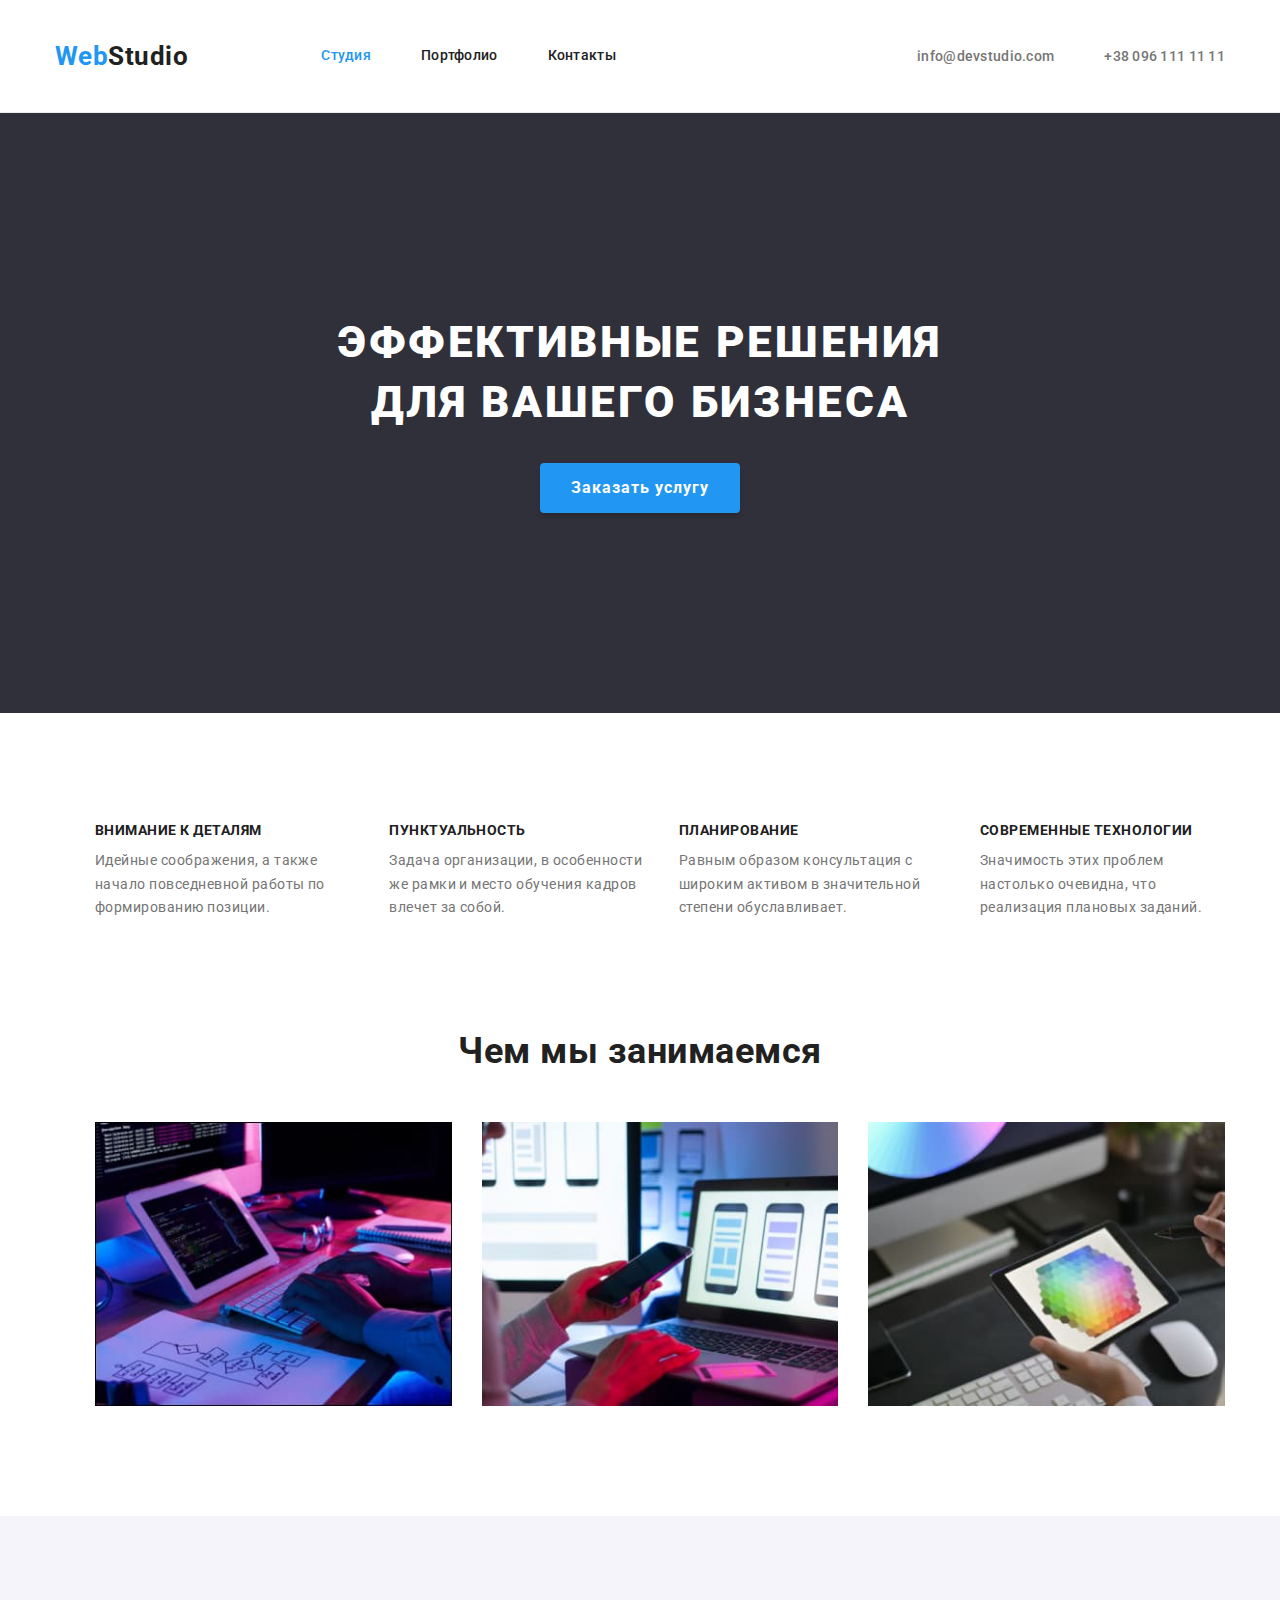
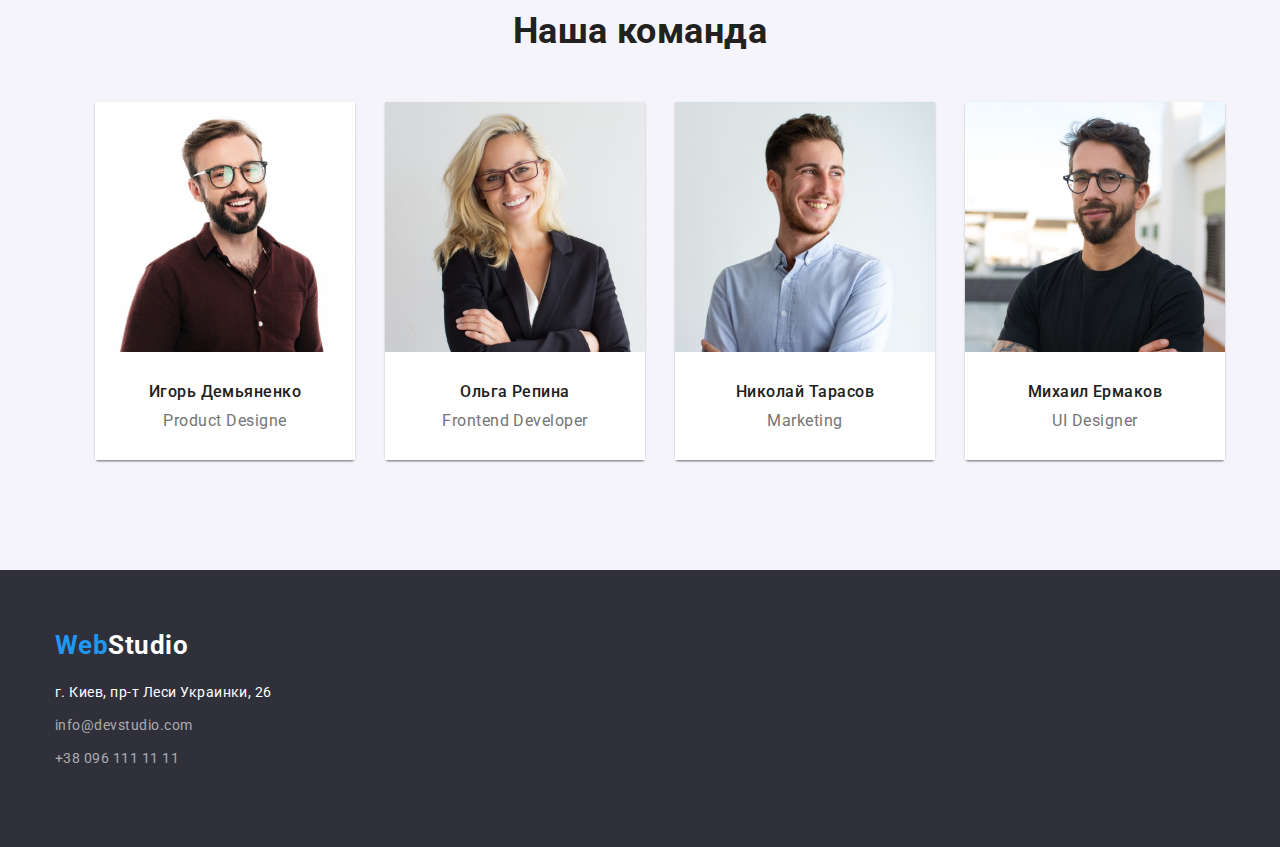
==== index.html @ 4f730f30 "добавляет исходники" ====
<!DOCTYPE html>
<html lang="ru">
<head>
    <meta charset="UTF-8">
    <meta http-equiv="X-UA-Compatible" content="IE=edge">
    <meta name="viewport" content="width=device-width, initial-scale=1.0">
    <title>Веб студия</title>
    <link rel="preconnect" href="https://fonts.googleapis.com">
    <link rel="preconnect" href="https://fonts.gstatic.com" crossorigin>
    <link rel="preconnect" href="https://fonts.googleapis.com">
    <link rel="preconnect" href="https://fonts.gstatic.com" crossorigin>
    <link href="https://fonts.googleapis.com/css2?family=Raleway:wght@700&family=Roboto:wght@400;500;700;900&display=swap"
        rel="stylesheet">
    <link rel="stylesheet" 
        href="https://cdnjs.cloudflare.com/ajax/libs/modern-normalize/1.1.0/modern-normalize.min.css">
    <link rel="stylesheet" href="./css/style.css">
</head>
   <body>

    <header class="page-header">
        <div class="container main-nav">
            <nav class="site-nav" >
                <a class=" nav-logo" href="./index.html">Web<span class="accent">Studio</span></a>
            
                <ul class=" nav-list">
                    <li class="  nav-item ">
                        <a class="nav-link active" href="./index.html">Студия</a>
                    </li>
                    <li class=" nav-item">
                        <a class="nav-link" href="./portfolio.html">Портфолио</a>
                    </li>
                    <li class=" nav-item">
                        <a class="nav-link" href="">Контакты</a>
                    </li>
                </ul>
            
            </nav>
            <ul class=" nav-contacts-list">
                <li class="nav-contacts-item">
                    <a class="nav-link" href="mailto:info@devstudio.com">info@devstudio.com</a>
                </li>
                <li class="nav-contacts-item">
                    <a class="nav-link" href="tel:+380961111111">+38 096 111 11 11</a>
                </li>
            </ul>
        </div>
    </header>

    <main>
        <section class="hero">
            <div class="container">
                <h1 class="hero-title">Эффективные решения <br /> для вашего бизнеса</h1>
            <button class="btn" type="button">Заказать услугу</button>
        </div>
            
        </section>

        <section class="section">
            <div class="container">
                <h2 class="section-title visually-hidden">Наши преимущества</h2>
                <ul class=" pas-list">
                    <li class="pas-item">
                        <h3 class="pas-title">Внимание к деталям</h3>
                        <p class="pas-text">Идейные соображения, а также начало повседневной работы по формированию позиции.</p>
                    </li>
                    <li class="pas-item">
                        <h3 class="pas-title">Пунктуальность</h3>
                        <p class="pas-text">Задача организации, в особенности же рамки и место обучения кадров влечет за собой.</p>
                    </li>
                    <li class="pas-item">
                        <h3 class="pas-title">Планирование</h3>
                        <p class="pas-text">Равным образом консультация с широким активом в значительной степени обуславливает.</p>
                    </li>
                    <li class="pas-item">
                        <h3 class="pas-title">Современные технологии</h3>
                        <p class="pas-text">Значимость этих проблем настолько очевидна, что реализация плановых заданий.</p>
                
                    </li>
                </ul>
            </div>
            
        </section>

        <section class="section no-padding">
            <div class="container">
                <h2 class="section-title">Чем мы занимаемся</h2>
                <ul class=" work-list">
                    <li class="work-item "> <img src="./images/img_1.jpg" alt="блок1" width="370"></li>
                    <li class="work-item "> <img src="./images/img_2.jpg" alt="блок2" width="370"></li>
                    <li class="work-item "> <img src="./images/img_3.jpg" alt="блок3" width="370"></li>
                </ul>
            </div>
                
        </section>

        <section class="section background-team">
            <div class="container">
                <h2 class="section-title">Наша команда</h2>
                <ul class=" team-list">
                
                    <li class="team-item">
                
                        <img class="user-img" src="./images/team_card_1.jpg" alt="наш продактменеджер" width="270">
                        <div class="team-footer">
                            <h3 class="user-team">Игорь Демьяненко</h3>
                        <p class="user-text" lang="en">Product Designe</p>
                    </div>
                        
                
                    </li>
                
                    <li class="team-item">
                
                        <img class="user-img" src="./images/team_card_2.jpg" alt="наш разработчик" width="270">
                        <div class="team-footer">
                            <h3 class="user-team">Ольга Репина</h3>
                        <p class="user-text" lang="en">Frontend Developer</p>
                    </div>
                        
                
                    </li>
                
                    <li class="team-item">
                
                        <img class="user-img" src="./images/team_card_3.jpg" alt="наш маркетолог" width="270">
                        <div class="team-footer">
                            <h3 class="user-team">Николай Тарасов</h3>
                        <p class="user-text" lang="en">Marketing</p>
                    </div>
                        
                
                    </li>
                
                    <li class="team-item">
                
                        <img class="user-img" src="./images/team_card_4.jpg" alt="наш дизайнер" width="270">
                        <div class="team-footer">
                            <h3 class="user-team">Михаил Ермаков</h3>
                        <p class="user-text" lang="en">UI Designer</p>
                    </div>
                        
                        
                
                    </li>
                </ul>
                </div>
                </section>
            
            
    </main>

    <footer class="  footer">
        <div class="container">
            <a href="#" class=" nav-logo ">Web<span class="accent-fr">Studio</span></a>
            
            <address class="address">
                <ul class="address-list">
                    <li class="address-item">
                        <a class="address-link-contact address-link-color"
                            href="https://www.google.com/maps/d/viewer?msa=0&mid=10uSM3H-mIU3GznYo2szRIEphczw&ll=50.42732700000001%2C30.538092&z=17"
                            target="_blank">г. Киев, пр-т Леси Украинки, 26</a>
                    </li>
                    <li class="address-item">
                        <a class="address-link-contact" href="mailto:info@devstudio.com">info@devstudio.com</a>
                    </li>
                    <li class="address-item">
                        <a class="address-link-contact" href="tel:+380961111111">+38 096 111 11 11</a>
                    </li>
                </ul>
            
            </address>
        </div>
        
    </footer>

    
    </body>
</html>
---- css/style.css ----
:root {
  --primere-text: #757575;
  --title: #212121;
  --secondary: #ffffff;
  --background: #2f303a;
  --background-team: #f5f4fa;
  --accent: #2196f3;
  --address-contact: rgba(255, 255, 255, 0.6);
  --border-color: #ececec;
  --border-secondary-color: #eeeeee;
}

body {
  font-family: "Roboto", sans-serif;
  letter-spacing: 0.03em;
  color: var(--primere-text);
  background-color: var(--secondary);
}

.ul {
  margin: 0;
  padding: 0;
}

.visually-hidden {
  position: absolute;
  clip: rect(0 0 0 0);
  width: 1px;
  height: 1px;
  margin: -1px;
}

h1,
h2,
h3,
h4,
h5,
h6,
p {
  margin-top: 0;
  margin-bottom: 0;
}

.page-header {
  border-bottom: 1px solid var(--border-color);
}
.section {
  padding-top: 94px;
  padding-bottom: 94px;
}

.container {
  width: 1200px;
  padding-left: 15px;
  padding-right: 15px;
  margin: 0 auto;
}

/* шапка сайта */

.main-nav {
  display: flex;
  align-items: center;
}

.site-nav {
  display: flex;
  align-items: center;
}

.site-nav .nav-logo {
  margin-right: 93px;
  padding-top: 25px;
  padding-bottom: 25px;
}

.nav-list {
  display: flex;
  list-style: none;
}

.nav-list .nav-link {
  display: block;
  padding-top: 32px;
  padding-bottom: 32px;
}

.nav-list .nav-item + .nav-item {
  margin-left: 50px;
}
.nav-contacts-list {
  display: flex;
  margin-left: auto;
  list-style: none;
}

.nav-logo {
  text-decoration: none;
  font-weight: 700;
  font-size: 26px;
  line-height: 1.19;
  color: var(--accent);
}
.accent {
  color: var(--title);
}

.nav-item > .active {
  color: var(--accent);
}

.nav-link {
  text-decoration: none;
  font-weight: 500;
  font-size: 14px;
  line-height: 1.14;
  letter-spacing: 0.02em;
  color: var(--title);
}
.nav-link:hover,
.nav-link:focus {
  color: var(--accent);
}

.nav-contacts-item + .nav-contacts-item {
  margin-left: 50px;
}
.nav-contacts-item .nav-link {
  color: var(--primere-text);

  padding-bottom: 32px;
  padding-top: 32px;
}

.nav-contacts-item .nav-link:focus,
.nav-contacts-item .nav-link:hover {
  color: var(--accent);
}

/* секция героя */
.hero {
  background: var(--background);
  padding-top: 200px;
  padding-bottom: 200px;
  text-align: center;
}
.hero-title {
  margin-bottom: 30px;

  font-weight: 900;
  font-size: 44px;
  line-height: 1.36;
  letter-spacing: 0.06em;
  text-transform: uppercase;
  color: var(--secondary);
}

.btn {
  min-width: 200px;
  height: 50px;
  font-weight: 700;
  font-size: 16px;
  line-height: 1.87;
  letter-spacing: 0.06em;
  color: var(--secondary);
  background: var(--accent);
  box-shadow: 0px 4px 4px rgba(0, 0, 0, 0.15);
  border-radius: 4px;
  border: none;
}
.section-title {
  margin-bottom: 50px;
  font-weight: 700;
  font-size: 36px;
  line-height: 1.17;
  text-align: center;
  color: var(--title);
}

/* преимущества */
.pas-list {
  display: flex;
  list-style: none;
}

.pas-item {
  width: calc((100% -90px) / 4);
  margin-right: 30px;
}

.pas-item:nth-child(4n) {
  margin-right: 0;
}

.pas-title {
  margin-bottom: 10px;

  font-weight: 700;
  font-size: 14px;
  line-height: 1.14;
  text-transform: uppercase;
  color: var(--title);
}
.pas-text {
  font-size: 14px;
  line-height: 1.71;
}

/* работы */
.work-list {
  display: flex;
  list-style: none;
}

.work-item {
  width: calc((100% -60px) / 3);
  margin-right: 30px;
}

img {
  display: block;
  max-width: 100%;
  height: auto;
}

.work-item:nth-child(3n) {
  margin-right: 0;
}

.no-padding {
  padding-top: 0;
}
/* наша команда */
.background-team {
  background-color: var(--background-team);
}
.team-list {
  display: flex;
  text-align: center;
  list-style: none;
}

.team-item {
  width: calc((100% -90px) / 4);
  margin-right: 30px;
  box-shadow: 0px 1px 3px rgba(0, 0, 0, 0.12), 0px 1px 1px rgba(0, 0, 0, 0.14),
    0px 2px 1px rgba(0, 0, 0, 0.2);
  border-radius: 0px 0px 4px 4px;
}

.team-item:nth-child(4n) {
  margin-right: 0;
}
.user-team {
  margin-bottom: 10px;

  font-weight: 500;
  font-size: 16px;
  line-height: 1.19;
  color: var(--title);
}

.team-footer {
  background-color: var(--secondary);
  padding-top: 30px;
  padding-bottom: 30px;
}

.user-text {
  font-size: 16px;
  line-height: 1.19;
}
/* подвал сайта */

.footer {
  background-color: var(--background);
  padding-top: 60px;
  padding-bottom: 60px;
}
.address {
  margin-top: 20px;
  font-style: normal;
}
.address-list {
  list-style: none;
  padding: 0;
}
.address-link-contact {
  text-decoration: none;
  font-size: 14px;
  line-height: 1.71;
  color: var(--address-contact);
}
.address-item > .address-link-color {
  color: var(--secondary);
}

.address-item:not(:last-child) {
  margin-bottom: 9px;
}
.accent-fr {
  color: var(--secondary);
}
/* Портфолио */

.portfolio-section {
  padding-top: 94px;
}

.filter-list {
  display: flex;
  justify-content: center;
  margin-bottom: 50px;
  list-style: none;
}

.filter-item {
  margin-right: 8px;
}

.filter-item:nth-child(5) {
  margin-right: 0;
}

.filter-btn {
  font-weight: 500;
  font-size: 16px;
  line-height: 1.62;
  color: var(--title);
  cursor: pointer;
}

.filter-btn:hover,
.filter-btn:focus {
  color: var(--secondary);
  background-color: var(--accent);
}

.portfolio-list {
  display: flex;
  flex-wrap: wrap;
  margin: -15px;
  list-style: none;
  padding: 0;
}

.portfolio-footer {
  padding: 20px 24px;
  border-bottom: 1px solid var(--border-secondary-color);
}

.portfolio-item {
  width: 370px;
  margin: 15px;
}

.portfolio-title {
  margin-bottom: 4px;

  color: var(--title);
  font-weight: 700;
  font-size: 18px;
  line-height: 2;
  letter-spacing: 0.06em;
}
.portfolio-img {
  width: 355px;
  height: 294px;
}

.portfolio-link {
  text-decoration: none;
}

.portfolio-text {
  font-size: 16px;
  line-height: 1.87;
  color: var(--primere-text);
}
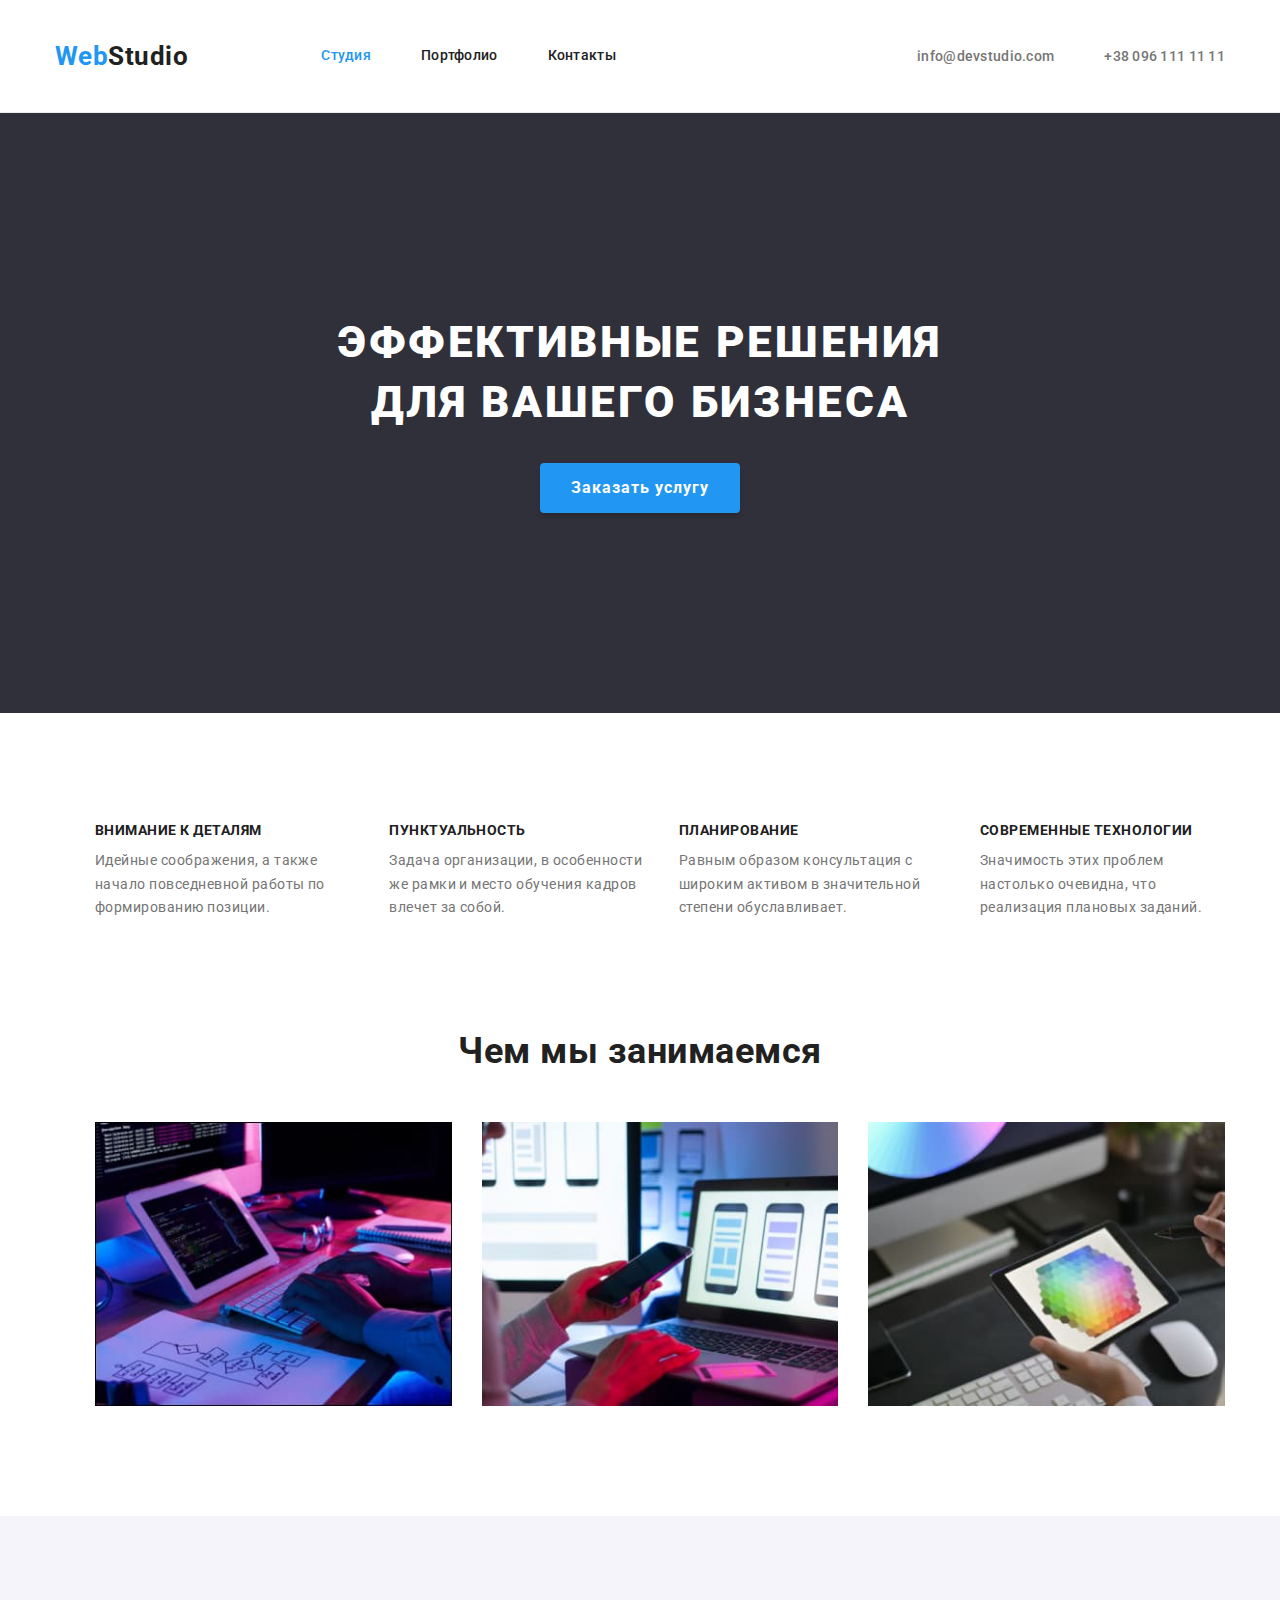
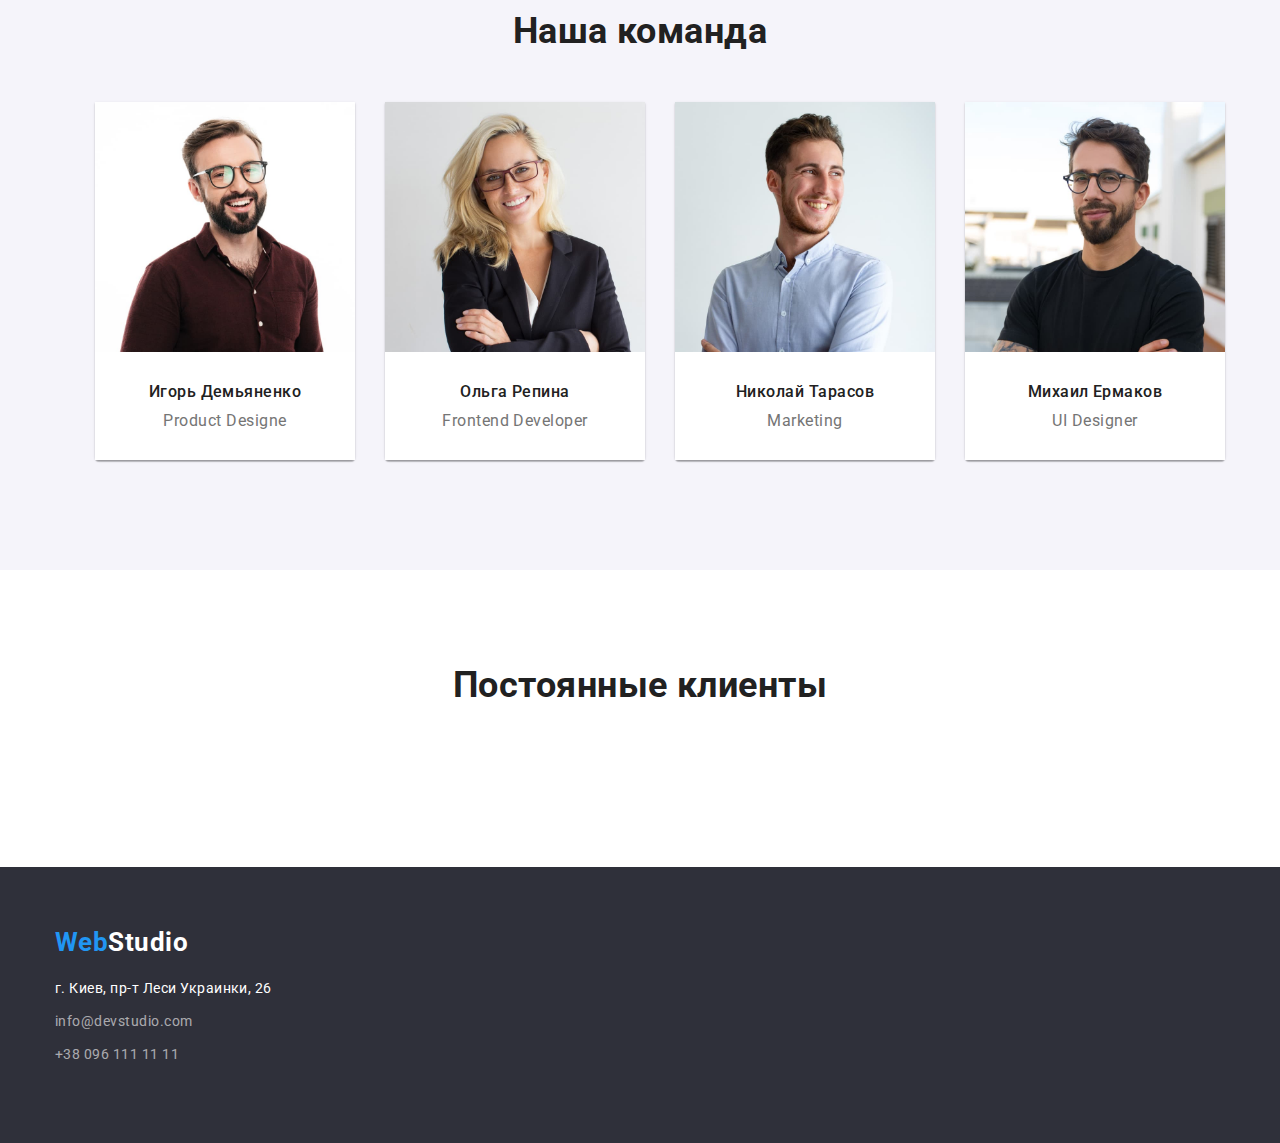
==== commit 54b8076e: "добавляет разметку со стилизацией секции наши клиенты" ====
--- a/index.html
+++ b/index.html
@@ -145,6 +145,20 @@
                 </ul>
                 </div>
                 </section>
+
+                <section class="section">
+                    <div class="container">
+                        <h2 class="section-title">Постоянные клиенты</h2>
+                        <ul class="clients-list">
+                            <li class="clients-item"></li>
+                            <li class="clients-item"></li>
+                            <li class="clients-item"></li>
+                            <li class="clients-item"></li>
+                            <li class="clients-item"></li>
+                            <li class="clients-item"></li>
+                        </ul>
+                    </div>
+                </section>
             
             
     </main>
--- a/css/style.css
+++ b/css/style.css
@@ -270,6 +270,23 @@
   font-size: 16px;
   line-height: 1.19;
 }
+
+/* наши клиенты */
+.clients-list {
+  display: flex;
+  text-align: center;
+  list-style: none;
+}
+
+.clients-item {
+  width: calc((100% -150px) / 6);
+  margin-right: 30px;
+}
+
+.clients-item:not(:last-child) {
+  margin-right: 0;
+}
+
 /* подвал сайта */
 
 .footer {
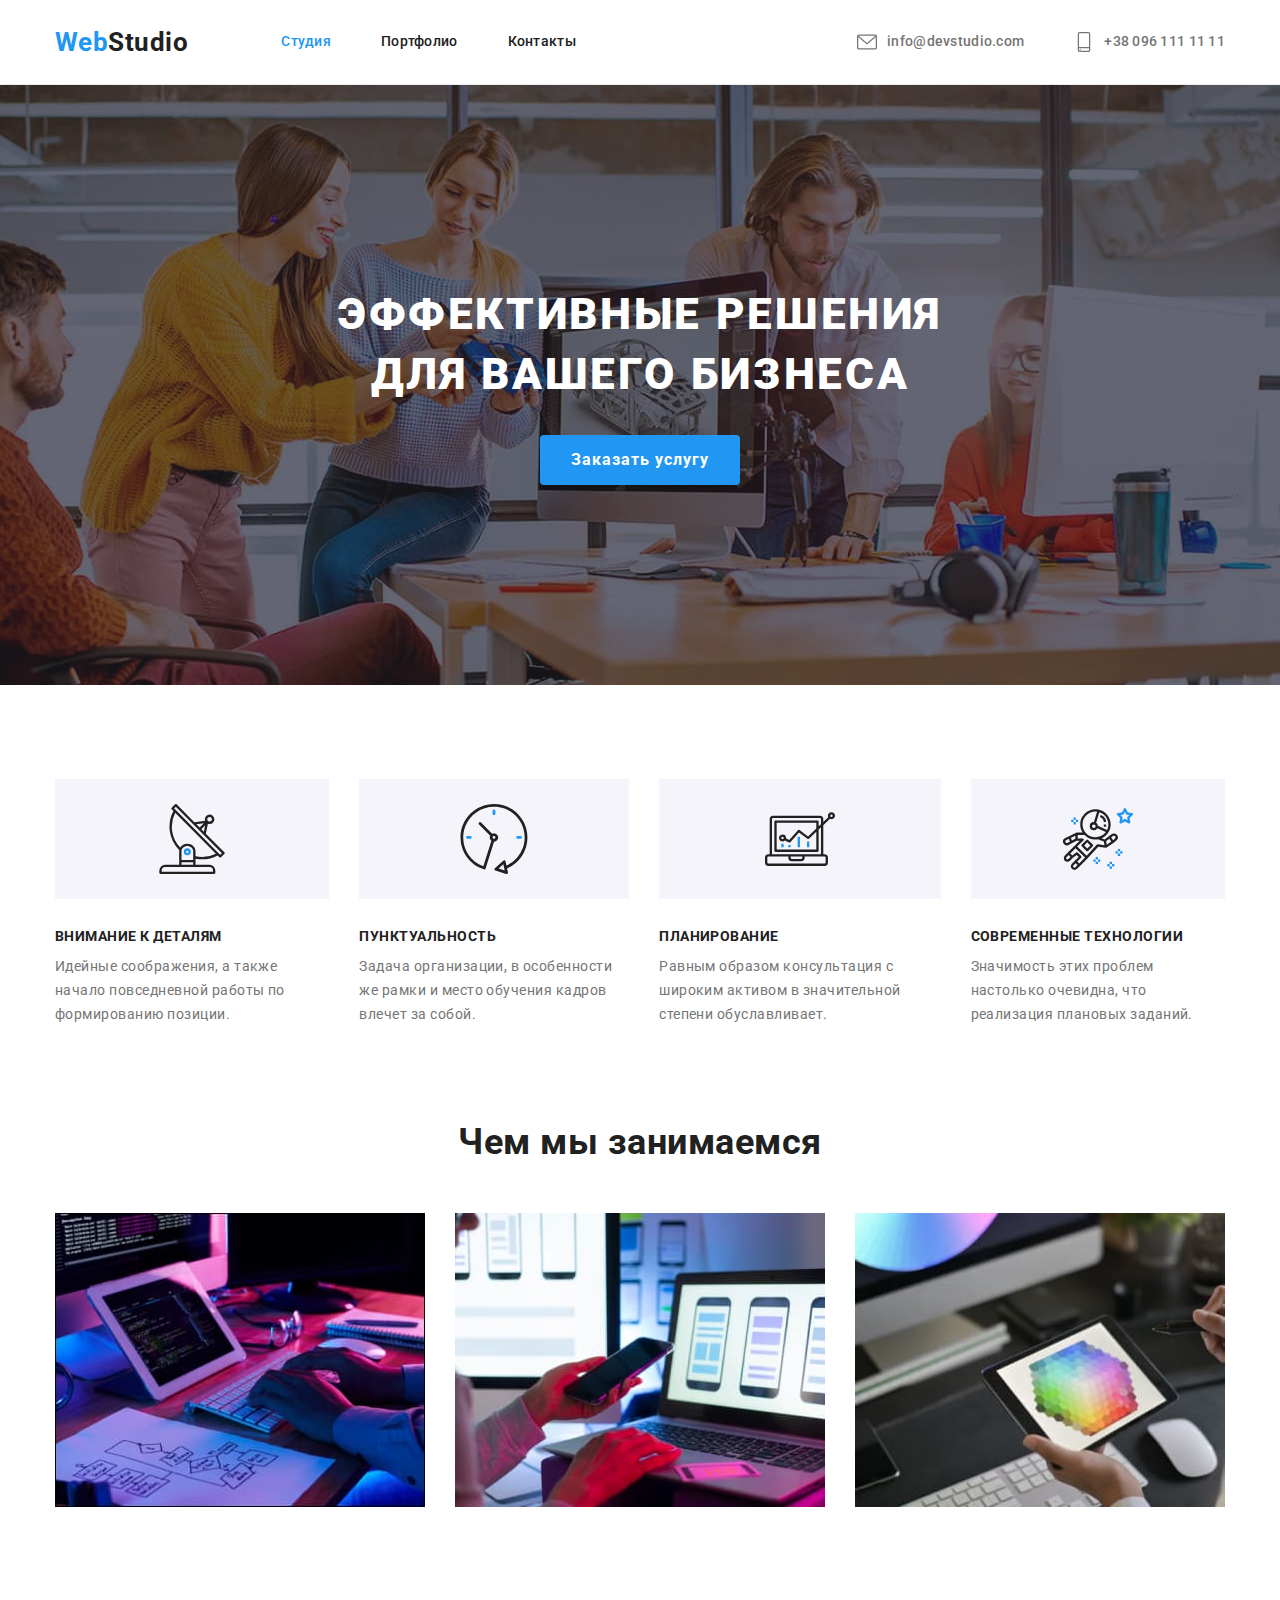
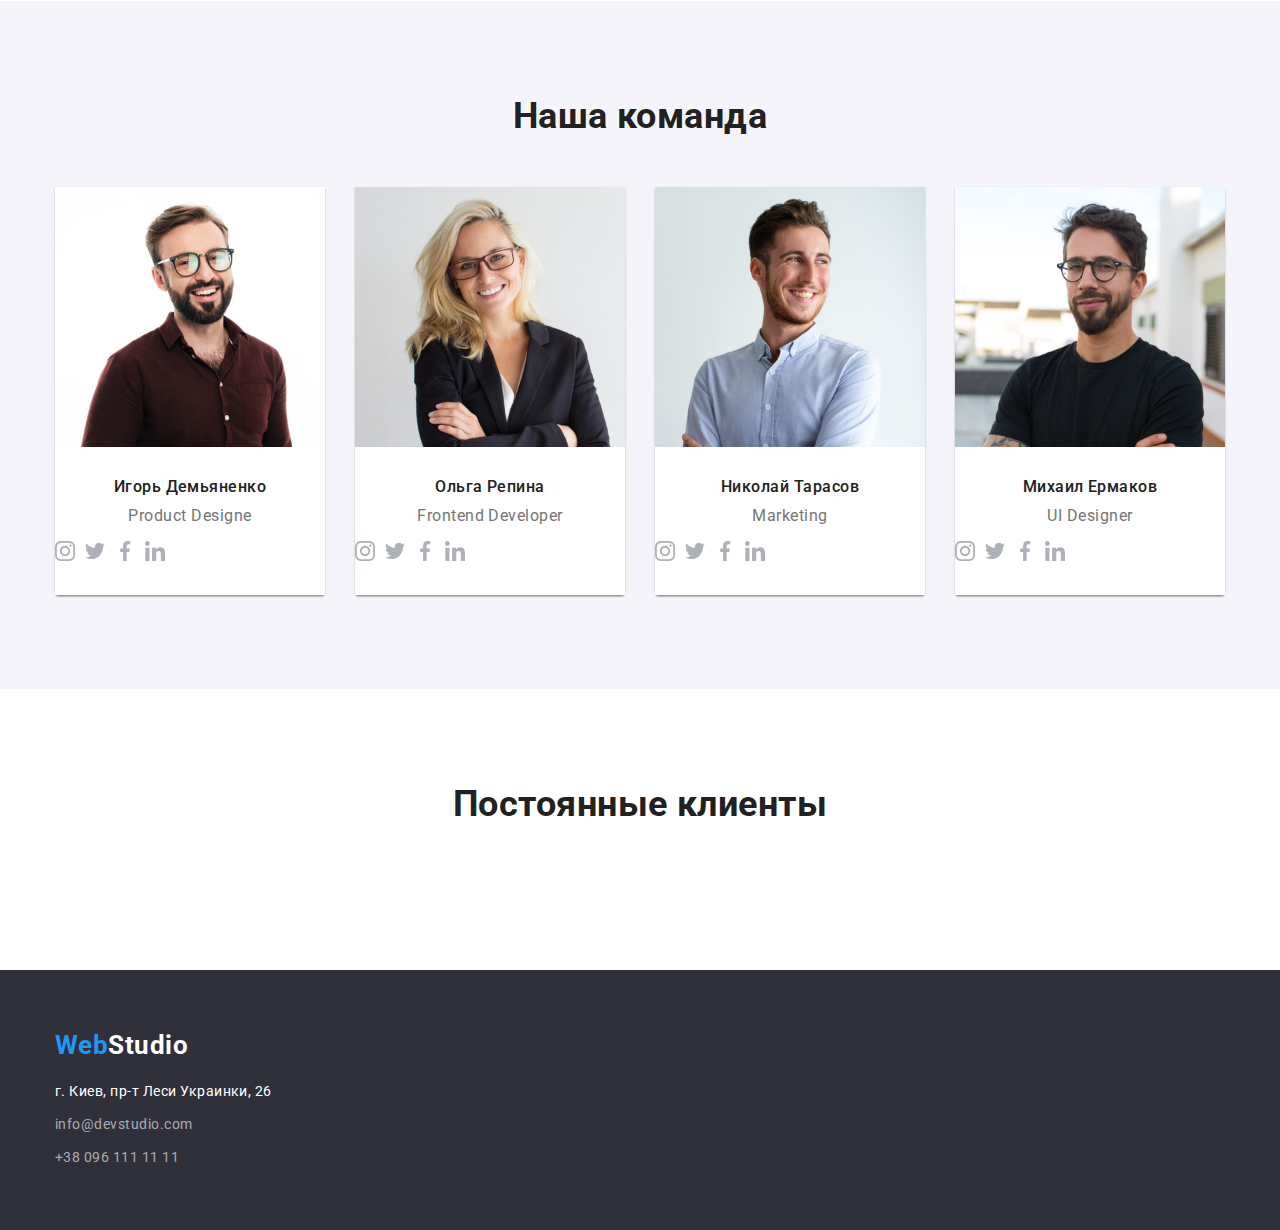
==== commit 7c28382c: "добавляет оформление иконок и декоративных эффектов для страниц" ====
--- a/index.html
+++ b/index.html
@@ -36,11 +36,19 @@
             
             </nav>
             <ul class=" nav-contacts-list">
-                <li class="nav-contacts-item">
-                    <a class="nav-link" href="mailto:info@devstudio.com">info@devstudio.com</a>
+                <li class="nav-contacts-item ">
+                    <a class="nav-link" href="mailto:info@devstudio.com">
+                        <svg class="icon" width="20" height="20">
+                        <use href="./images/symbol-defs.svg#icon-envelope"></use>
+                    </svg>
+                   <span class="nav-text">info@devstudio.com</a></span>
                 </li>
-                <li class="nav-contacts-item">
-                    <a class="nav-link" href="tel:+380961111111">+38 096 111 11 11</a>
+                <li class="nav-contacts-item ">
+                    <a class="nav-link" href="tel:+380961111111">
+                        <svg class="icon"  width="20" height="20">
+                            <use href="./images/symbol-defs.svg#icon-smartphone"></use>
+                        </svg>
+                        <span class="nav-text">+38 096 111 11 11</a></span>
                 </li>
             </ul>
         </div>
@@ -59,19 +67,19 @@
             <div class="container">
                 <h2 class="section-title visually-hidden">Наши преимущества</h2>
                 <ul class=" pas-list">
-                    <li class="pas-item">
+                    <li class="pas-item icon-antenna">
                         <h3 class="pas-title">Внимание к деталям</h3>
                         <p class="pas-text">Идейные соображения, а также начало повседневной работы по формированию позиции.</p>
                     </li>
-                    <li class="pas-item">
+                    <li class="pas-item icon-clock">
                         <h3 class="pas-title">Пунктуальность</h3>
                         <p class="pas-text">Задача организации, в особенности же рамки и место обучения кадров влечет за собой.</p>
                     </li>
-                    <li class="pas-item">
+                    <li class="pas-item icon-diagram">
                         <h3 class="pas-title">Планирование</h3>
                         <p class="pas-text">Равным образом консультация с широким активом в значительной степени обуславливает.</p>
                     </li>
-                    <li class="pas-item">
+                    <li class="pas-item icon-astronaut">
                         <h3 class="pas-title">Современные технологии</h3>
                         <p class="pas-text">Значимость этих проблем настолько очевидна, что реализация плановых заданий.</p>
                 
@@ -104,9 +112,37 @@
                         <div class="team-footer">
                             <h3 class="user-team">Игорь Демьяненко</h3>
                         <p class="user-text" lang="en">Product Designe</p>
-                    </div>
-                        
-                
+                    
+                        <ul class="team-list-icon">
+                            <li class="team-item-icon">
+                                <a class="icon-link" href="">
+                                    <svg class="icon-social" width="20" height="20">
+                                <use href="./images/symbol-defs.svg#icon-instagram"></use>
+                            </svg>
+                        </a>
+                    </li>
+                            <li class="team-item-icon">
+                                <a class="icon-link" href="">
+                                    <svg width="20" height="20">
+                                <use href="./images/symbol-defs.svg#icon-twitter"></use>
+                            </svg>
+                        </a>
+                    </li>
+                            <li class="team-item-icon">
+                                <a class="icon-link" href=""><svg width="20" height="20">
+                                <use href="./images/symbol-defs.svg#icon-facebook"></use>
+                            </svg>
+                        </a>
+                    </li>
+                            <li class="team-item-icon">
+                                <a class="icon-link" href="">
+                                    <svg width="20" height="20">
+                                <use href="./images/symbol-defs.svg#icon-linkedin"></use>
+                            </svg>
+                        </a>
+                    </li>
+                        </ul>
+                </div>
                     </li>
                 
                     <li class="team-item">
@@ -115,6 +151,37 @@
                         <div class="team-footer">
                             <h3 class="user-team">Ольга Репина</h3>
                         <p class="user-text" lang="en">Frontend Developer</p>
+
+                        <ul class="team-list-icon">
+                            <li class="team-item-icon">
+                                <a class="icon-link"  class="icon-link"href="">
+                                    <svg width="20" height="20">
+                                        <use href="./images/symbol-defs.svg#icon-instagram"></use>
+                                    </svg>
+                                </a>
+                            </li>
+                            <li class="team-item-icon">
+                                <a class="icon-link" href="">
+                                    <svg width="20" height="20">
+                                        <use href="./images/symbol-defs.svg#icon-twitter"></use>
+                                    </svg>
+                                </a>
+                            </li>
+                            <li class="team-item-icon">
+                                <a class="icon-link" href="">
+                                    <svg width="20" height="20">
+                                        <use href="./images/symbol-defs.svg#icon-facebook"></use>
+                                    </svg>
+                                </a>
+                            </li>
+                            <li class="team-item-icon">
+                                <a class="icon-link" href="">
+                                    <svg width="20" height="20">
+                                        <use href="./images/symbol-defs.svg#icon-linkedin"></use>
+                                    </svg>
+                                </a>
+                            </li>
+                        </ul>
                     </div>
                         
                 
@@ -126,6 +193,37 @@
                         <div class="team-footer">
                             <h3 class="user-team">Николай Тарасов</h3>
                         <p class="user-text" lang="en">Marketing</p>
+
+                        <ul class="team-list-icon">
+                            <li class="team-item-icon">
+                                <a class="icon-link" href="">
+                                    <svg width="20" height="20">
+                                        <use href="./images/symbol-defs.svg#icon-instagram"></use>
+                                    </svg>
+                                </a>
+                            </li>
+                            <li class="team-item-icon">
+                                <a class="icon-link" href="">
+                                    <svg width="20" height="20">
+                                        <use href="./images/symbol-defs.svg#icon-twitter"></use>
+                                    </svg>
+                                </a>
+                            </li>
+                            <li class="team-item-icon">
+                                <a class="icon-link" href="">
+                                    <svg width="20" height="20">
+                                        <use href="./images/symbol-defs.svg#icon-facebook"></use>
+                                    </svg>
+                                </a>
+                            </li>
+                            <li class="team-item-icon">
+                                <a class="icon-link" href="">
+                                    <svg width="20" height="20">
+                                        <use href="./images/symbol-defs.svg#icon-linkedin"></use>
+                                    </svg>
+                                </a>
+                            </li>
+                        </ul>
                     </div>
                         
                 
@@ -137,13 +235,42 @@
                         <div class="team-footer">
                             <h3 class="user-team">Михаил Ермаков</h3>
                         <p class="user-text" lang="en">UI Designer</p>
+
+                        <ul class="team-list-icon">
+                            <li class="team-item-icon">
+                                <a class="icon-link" href="">
+                                    <svg width="20" height="20">
+                                        <use href="./images/symbol-defs.svg#icon-instagram"></use>
+                                    </svg>
+                                </a>
+                            </li>
+                            <li class="team-item-icon">
+                                <a class="icon-link" href="">
+                                    <svg width="20" height="20">
+                                        <use href="./images/symbol-defs.svg#icon-twitter"></use>
+                                    </svg>
+                                </a>
+                            </li>
+                            <li class="team-item-icon">
+                                <a class="icon-link" href="">
+                                    <svg width="20" height="20">
+                                        <use href="./images/symbol-defs.svg#icon-facebook"></use>
+                                    </svg>
+                                </a>
+                            </li>
+                            <li class="team-item-icon">
+                                <a class="icon-link" href="">
+                                    <svg width="20" height="20">
+                                        <use href="./images/symbol-defs.svg#icon-linkedin"></use>
+                                    </svg>
+                                </a>
+                            </li>
+                        </ul>
                     </div>
-                        
-                        
-                
-                    </li>
-                </ul>
-                </div>
+                     </li>
+                    
+                </ul>
+                
                 </section>
 
                 <section class="section">
--- a/css/style.css
+++ b/css/style.css
@@ -8,6 +8,8 @@
   --address-contact: rgba(255, 255, 255, 0.6);
   --border-color: #ececec;
   --border-secondary-color: #eeeeee;
+  --background-hero: rgba(47, 48, 58, 0.4);
+  --icon-color: #afb1b8;
 }
 
 body {
@@ -17,7 +19,7 @@
   background-color: var(--secondary);
 }
 
-.ul {
+ul {
   margin: 0;
   padding: 0;
 }
@@ -42,6 +44,7 @@
 }
 
 .page-header {
+  max-width: 1600px;
   border-bottom: 1px solid var(--border-color);
 }
 .section {
@@ -110,6 +113,8 @@
 }
 
 .nav-link {
+  display: flex;
+  align-items: center;
   text-decoration: none;
   font-weight: 500;
   font-size: 14px;
@@ -117,6 +122,9 @@
   letter-spacing: 0.02em;
   color: var(--title);
 }
+.nav-text {
+  margin-left: 10px;
+}
 .nav-link:hover,
 .nav-link:focus {
   color: var(--accent);
@@ -137,9 +145,28 @@
   color: var(--accent);
 }
 
+.nav-contacts-item .icon {
+  fill: var(--primere-text);
+}
+
+.nav-contacts-item:focus .icon,
+.nav-contacts-item:hover .icon {
+  fill: var(--accent);
+}
 /* секция героя */
 .hero {
   background: var(--background);
+  background-image: linear-gradient(
+      to right,
+      var(--background-hero),
+      var(--background-hero)
+    ),
+    url("../images/hero_img.jpg");
+  background-position: center;
+  max-width: 1600px;
+  height: 600px;
+  margin-left: auto;
+  margin-right: auto;
   padding-top: 200px;
   padding-bottom: 200px;
   text-align: center;
@@ -206,6 +233,29 @@
   line-height: 1.71;
 }
 
+.pas-item::before {
+  display: block;
+  content: "";
+  height: 120px;
+  background-color: var(--background-team);
+  margin-bottom: 30px;
+  background-repeat: no-repeat;
+  background-position: center;
+}
+
+.icon-antenna::before {
+  background-image: url("../images/antenna.svg");
+}
+.icon-clock::before {
+  background-image: url("../images/clock.svg");
+}
+.icon-diagram::before {
+  background-image: url("../images/diagram.svg");
+}
+.icon-astronaut::before {
+  background-image: url("../images/astronaut.svg");
+}
+
 /* работы */
 .work-list {
   display: flex;
@@ -233,6 +283,8 @@
 /* наша команда */
 .background-team {
   background-color: var(--background-team);
+  max-width: 1600px;
+  margin: 0 auto;
 }
 .team-list {
   display: flex;
@@ -267,10 +319,32 @@
 }
 
 .user-text {
+  margin-bottom: 16px;
   font-size: 16px;
   line-height: 1.19;
 }
-
+.team-list-icon {
+  display: flex;
+  list-style-type: none;
+}
+
+.team-item-icon {
+  width: calc((100% -88px) / 4);
+  margin-right: 10px;
+}
+
+.team-item-icon:nth-child(4n) {
+  margin-right: 0;
+}
+
+.team-item-icon .icon-link:hover {
+  background-color: var(--accent);
+  border-radius: 50%;
+}
+
+/* .icon-social {
+  padding: 22px;
+} */
 /* наши клиенты */
 .clients-list {
   display: flex;
@@ -293,6 +367,8 @@
   background-color: var(--background);
   padding-top: 60px;
   padding-bottom: 60px;
+  margin: 0 auto;
+  max-width: 1600px;
 }
 .address {
   margin-top: 20px;
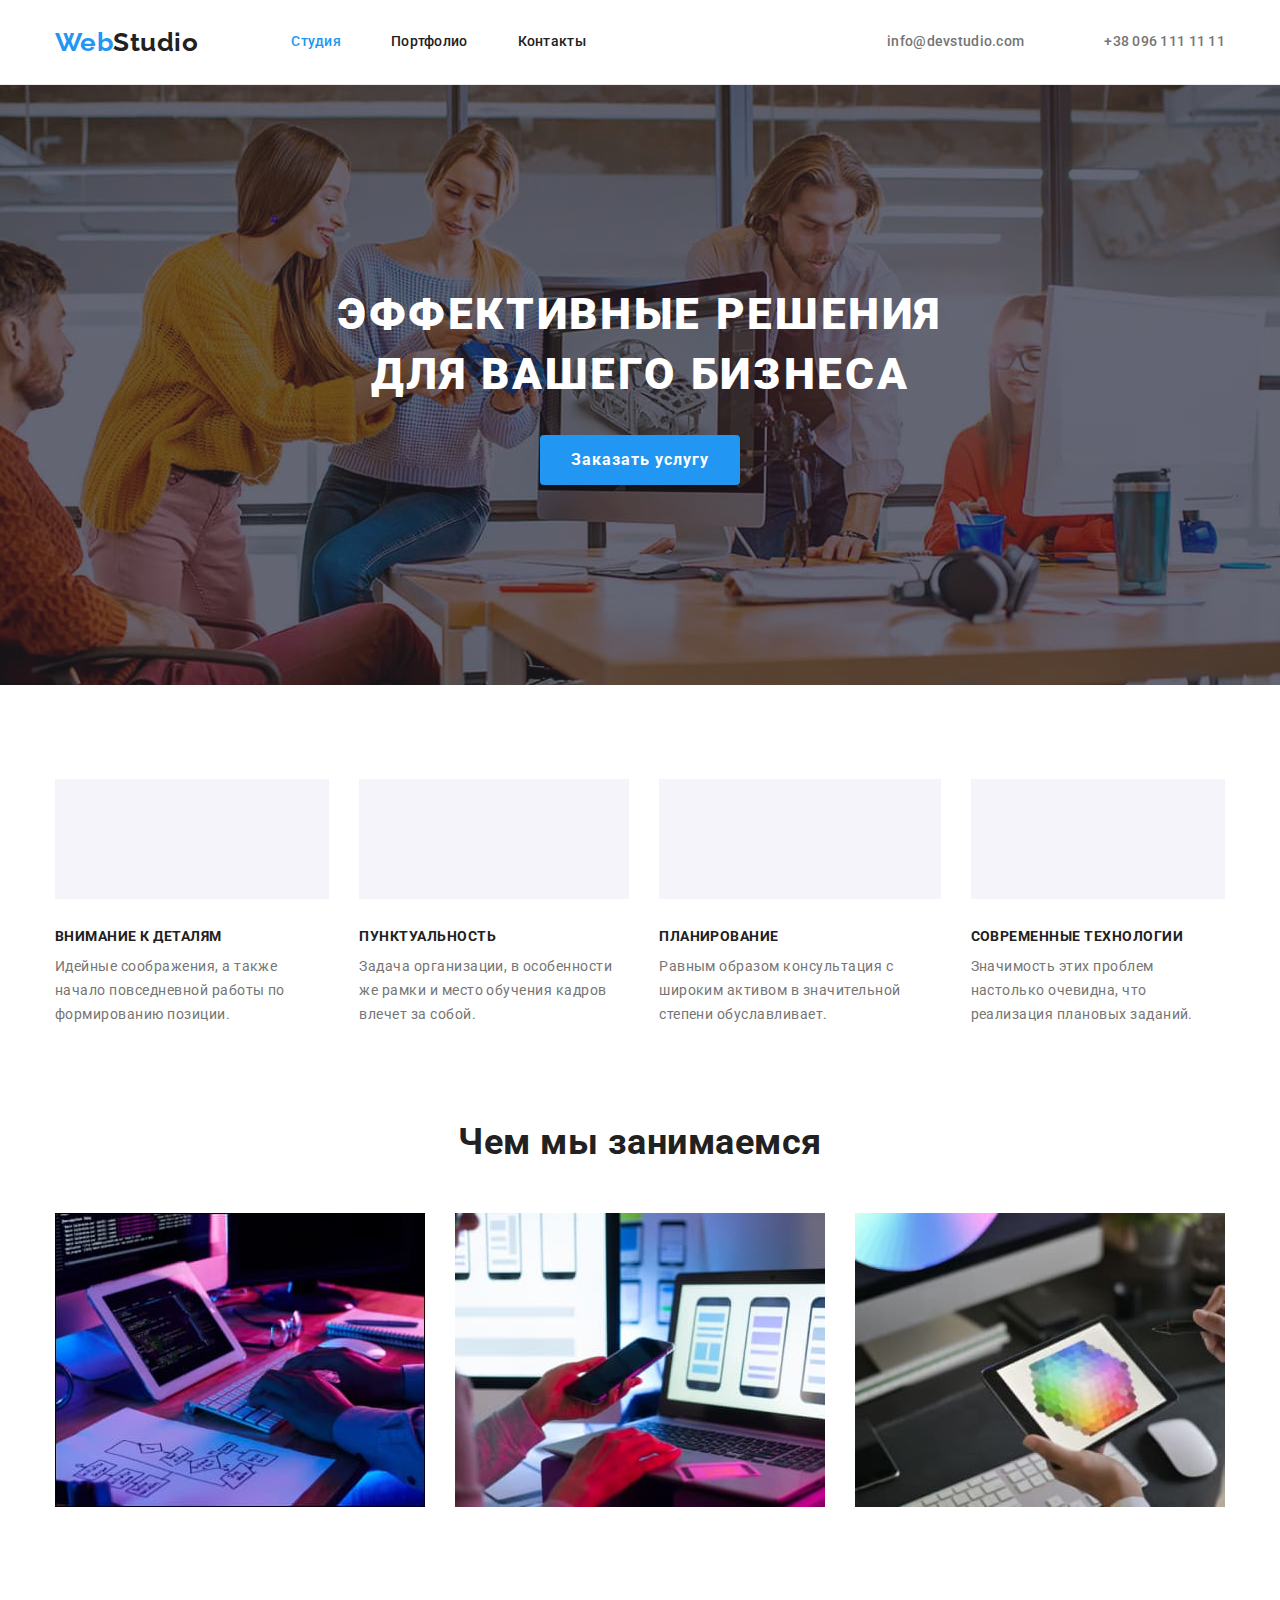
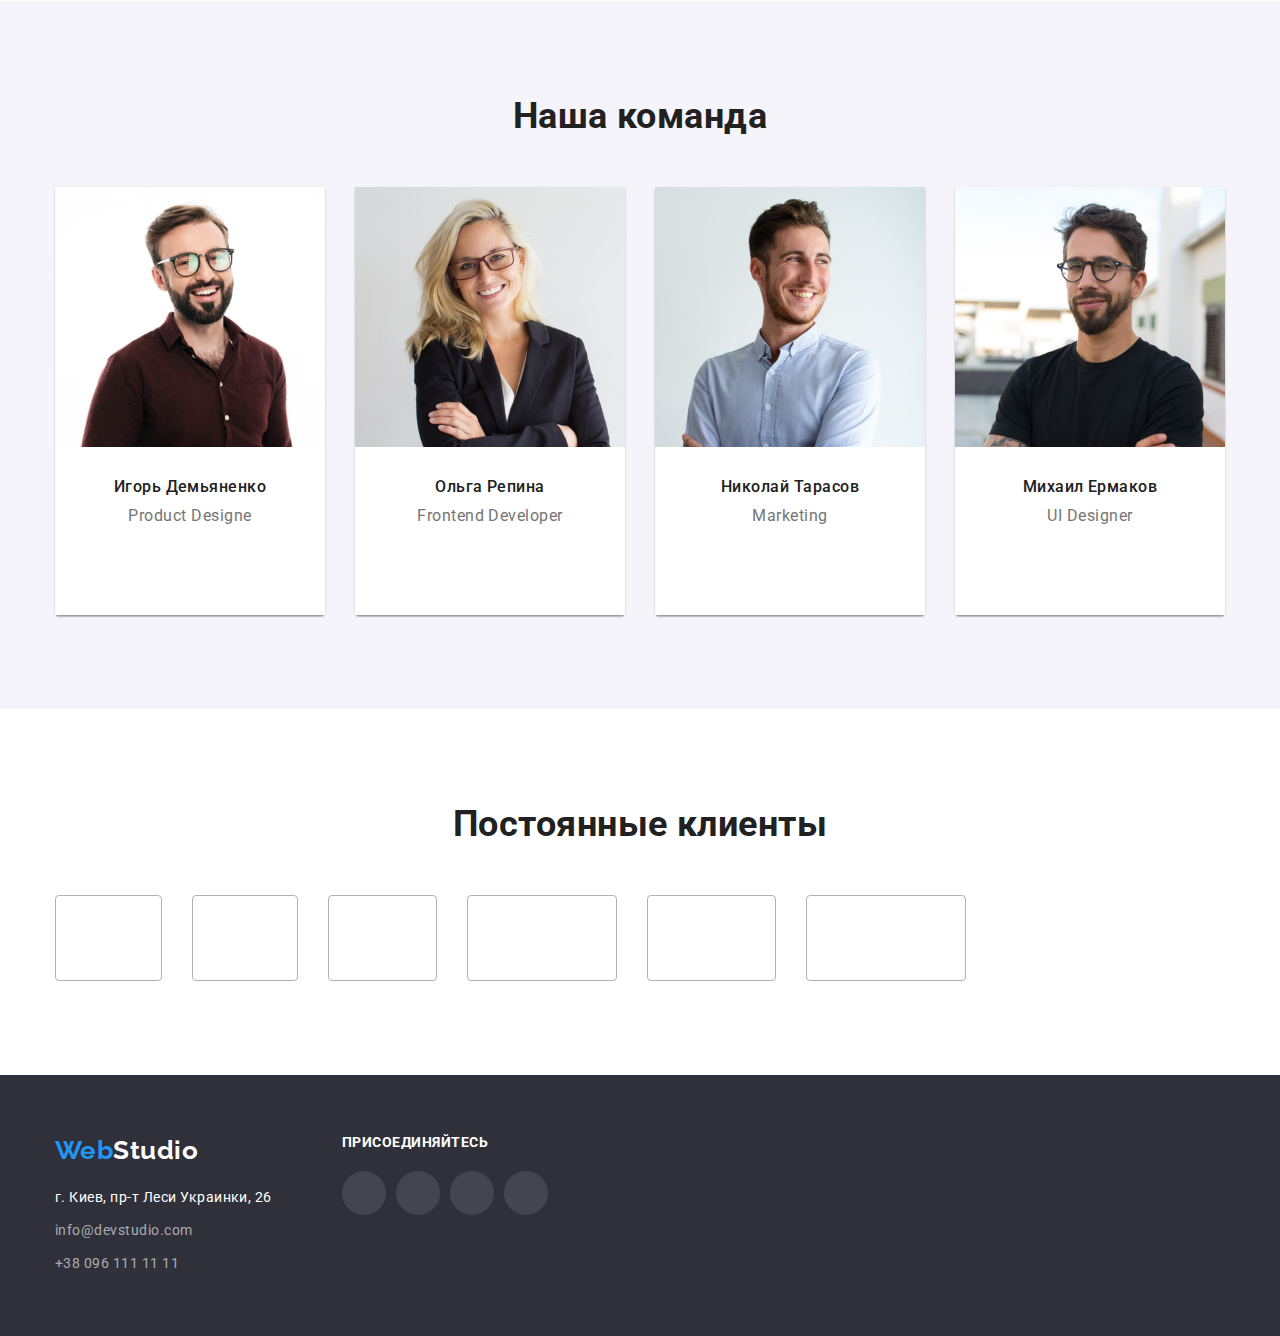
==== commit b9032533: "добавляет оформление иконок и декоративных эффектов для страниц" ====
--- a/index.html
+++ b/index.html
@@ -39,14 +39,14 @@
                 <li class="nav-contacts-item ">
                     <a class="nav-link" href="mailto:info@devstudio.com">
                         <svg class="icon" width="20" height="20">
-                        <use href="./images/symbol-defs.svg#icon-envelope"></use>
+                        <use href="./images/icons.svg#icon-envelope"></use>
                     </svg>
                    <span class="nav-text">info@devstudio.com</a></span>
                 </li>
                 <li class="nav-contacts-item ">
                     <a class="nav-link" href="tel:+380961111111">
                         <svg class="icon"  width="20" height="20">
-                            <use href="./images/symbol-defs.svg#icon-smartphone"></use>
+                            <use href="./images/icons.svg#icon-smartphone"></use>
                         </svg>
                         <span class="nav-text">+38 096 111 11 11</a></span>
                 </li>
@@ -67,19 +67,39 @@
             <div class="container">
                 <h2 class="section-title visually-hidden">Наши преимущества</h2>
                 <ul class=" pas-list">
-                    <li class="pas-item icon-antenna">
+                    <li class="pas-item ">
+                        <div class="pas-icon">
+                            <svg class="icon-svg" width="70" height="70">
+                                <use href="./images/icons.svg#icon-antenna"></use>
+                            </svg>
+                        </div>
                         <h3 class="pas-title">Внимание к деталям</h3>
                         <p class="pas-text">Идейные соображения, а также начало повседневной работы по формированию позиции.</p>
                     </li>
-                    <li class="pas-item icon-clock">
+                    <li class="pas-item ">
+                        <div class="pas-icon">
+                            <svg class="icon-svg" width="70" height="70">
+                                <use href="./images/icons.svg#icon-clock"></use>
+                            </svg>
+                        </div>
                         <h3 class="pas-title">Пунктуальность</h3>
                         <p class="pas-text">Задача организации, в особенности же рамки и место обучения кадров влечет за собой.</p>
                     </li>
-                    <li class="pas-item icon-diagram">
+                    <li class="pas-item ">
+                        <div class="pas-icon">
+                            <svg class="icon-svg" width="70" height="70">
+                                <use href="./images/icons.svg#icon-diagram"></use>
+                            </svg>
+                            </div>
                         <h3 class="pas-title">Планирование</h3>
                         <p class="pas-text">Равным образом консультация с широким активом в значительной степени обуславливает.</p>
                     </li>
-                    <li class="pas-item icon-astronaut">
+                    <li class="pas-item ">
+                        <div class="pas-icon">
+                            <svg class="icon-svg" width="70" height="70">
+                                <use href="./images/icons.svg#icon-astronaut"></use>
+                            </svg>
+                        </div>
                         <h3 class="pas-title">Современные технологии</h3>
                         <p class="pas-text">Значимость этих проблем настолько очевидна, что реализация плановых заданий.</p>
                 
@@ -117,27 +137,28 @@
                             <li class="team-item-icon">
                                 <a class="icon-link" href="">
                                     <svg class="icon-social" width="20" height="20">
-                                <use href="./images/symbol-defs.svg#icon-instagram"></use>
-                            </svg>
-                        </a>
-                    </li>
-                            <li class="team-item-icon">
-                                <a class="icon-link" href="">
-                                    <svg width="20" height="20">
-                                <use href="./images/symbol-defs.svg#icon-twitter"></use>
-                            </svg>
-                        </a>
-                    </li>
-                            <li class="team-item-icon">
-                                <a class="icon-link" href=""><svg width="20" height="20">
-                                <use href="./images/symbol-defs.svg#icon-facebook"></use>
-                            </svg>
-                        </a>
-                    </li>
-                            <li class="team-item-icon">
-                                <a class="icon-link" href="">
-                                    <svg width="20" height="20">
-                                <use href="./images/symbol-defs.svg#icon-linkedin"></use>
+                                <use href="./images/icons.svg#icon-instagram"></use>
+                            </svg>
+                        </a>
+                    </li>
+                            <li class="team-item-icon">
+                                <a class="icon-link" href="">
+                                    <svg class="icon-social" width="20" height="20">
+                                <use href="./images/icons.svg#icon-twitter"></use>
+                            </svg>
+                        </a>
+                    </li>
+                            <li class="team-item-icon">
+                                <a class="icon-link" href="">
+                                    <svg class="icon-social" width="20" height="20">
+                                <use href="./images/icons.svg#icon-facebook"></use>
+                            </svg>
+                        </a>
+                    </li>
+                            <li class="team-item-icon">
+                                <a class="icon-link" href="">
+                                    <svg class="icon-social" width="20" height="20">
+                                <use href="./images/icons.svg#icon-linkedin"></use>
                             </svg>
                         </a>
                     </li>
@@ -155,29 +176,29 @@
                         <ul class="team-list-icon">
                             <li class="team-item-icon">
                                 <a class="icon-link"  class="icon-link"href="">
-                                    <svg width="20" height="20">
-                                        <use href="./images/symbol-defs.svg#icon-instagram"></use>
-                                    </svg>
-                                </a>
-                            </li>
-                            <li class="team-item-icon">
-                                <a class="icon-link" href="">
-                                    <svg width="20" height="20">
-                                        <use href="./images/symbol-defs.svg#icon-twitter"></use>
-                                    </svg>
-                                </a>
-                            </li>
-                            <li class="team-item-icon">
-                                <a class="icon-link" href="">
-                                    <svg width="20" height="20">
-                                        <use href="./images/symbol-defs.svg#icon-facebook"></use>
-                                    </svg>
-                                </a>
-                            </li>
-                            <li class="team-item-icon">
-                                <a class="icon-link" href="">
-                                    <svg width="20" height="20">
-                                        <use href="./images/symbol-defs.svg#icon-linkedin"></use>
+                                    <svg class="icon-social"  width="20" height="20">
+                                        <use href="./images/icons.svg#icon-instagram"></use>
+                                    </svg>
+                                </a>
+                            </li>
+                            <li class="team-item-icon">
+                                <a class="icon-link" href="">
+                                    <svg class="icon-social"  width="20" height="20">
+                                        <use href="./images/icons.svg#icon-twitter"></use>
+                                    </svg>
+                                </a>
+                            </li>
+                            <li class="team-item-icon">
+                                <a class="icon-link" href="">
+                                    <svg class="icon-social"  width="20" height="20">
+                                        <use href="./images/icons.svg#icon-facebook"></use>
+                                    </svg>
+                                </a>
+                            </li>
+                            <li class="team-item-icon">
+                                <a class="icon-link" href="">
+                                    <svg class="icon-social"  width="20" height="20">
+                                        <use href="./images/icons.svg#icon-linkedin"></use>
                                     </svg>
                                 </a>
                             </li>
@@ -197,29 +218,29 @@
                         <ul class="team-list-icon">
                             <li class="team-item-icon">
                                 <a class="icon-link" href="">
-                                    <svg width="20" height="20">
-                                        <use href="./images/symbol-defs.svg#icon-instagram"></use>
-                                    </svg>
-                                </a>
-                            </li>
-                            <li class="team-item-icon">
-                                <a class="icon-link" href="">
-                                    <svg width="20" height="20">
-                                        <use href="./images/symbol-defs.svg#icon-twitter"></use>
-                                    </svg>
-                                </a>
-                            </li>
-                            <li class="team-item-icon">
-                                <a class="icon-link" href="">
-                                    <svg width="20" height="20">
-                                        <use href="./images/symbol-defs.svg#icon-facebook"></use>
-                                    </svg>
-                                </a>
-                            </li>
-                            <li class="team-item-icon">
-                                <a class="icon-link" href="">
-                                    <svg width="20" height="20">
-                                        <use href="./images/symbol-defs.svg#icon-linkedin"></use>
+                                    <svg class="icon-social"  width="20" height="20">
+                                        <use href="./images/icons.svg#icon-instagram"></use>
+                                    </svg>
+                                </a>
+                            </li>
+                            <li class="team-item-icon">
+                                <a class="icon-link" href="">
+                                    <svg class="icon-social"  width="20" height="20">
+                                        <use href="./images/icons.svg#icon-twitter"></use>
+                                    </svg>
+                                </a>
+                            </li>
+                            <li class="team-item-icon">
+                                <a class="icon-link" href="">
+                                    <svg class="icon-social"  width="20" height="20">
+                                        <use href="./images/icons.svg#icon-facebook"></use>
+                                    </svg>
+                                </a>
+                            </li>
+                            <li class="team-item-icon">
+                                <a class="icon-link" href="">
+                                    <svg class="icon-social"  width="20" height="20">
+                                        <use href="./images/icons.svg#icon-linkedin"></use>
                                     </svg>
                                 </a>
                             </li>
@@ -239,29 +260,29 @@
                         <ul class="team-list-icon">
                             <li class="team-item-icon">
                                 <a class="icon-link" href="">
-                                    <svg width="20" height="20">
-                                        <use href="./images/symbol-defs.svg#icon-instagram"></use>
-                                    </svg>
-                                </a>
-                            </li>
-                            <li class="team-item-icon">
-                                <a class="icon-link" href="">
-                                    <svg width="20" height="20">
-                                        <use href="./images/symbol-defs.svg#icon-twitter"></use>
-                                    </svg>
-                                </a>
-                            </li>
-                            <li class="team-item-icon">
-                                <a class="icon-link" href="">
-                                    <svg width="20" height="20">
-                                        <use href="./images/symbol-defs.svg#icon-facebook"></use>
-                                    </svg>
-                                </a>
-                            </li>
-                            <li class="team-item-icon">
-                                <a class="icon-link" href="">
-                                    <svg width="20" height="20">
-                                        <use href="./images/symbol-defs.svg#icon-linkedin"></use>
+                                    <svg class="icon-social"  width="20" height="20">
+                                        <use href="./images/icons.svg#icon-instagram"></use>
+                                    </svg>
+                                </a>
+                            </li>
+                            <li class="team-item-icon">
+                                <a class="icon-link" href="">
+                                    <svg class="icon-social"  width="20" height="20">
+                                        <use href="./images/icons.svg#icon-twitter"></use>
+                                    </svg>
+                                </a>
+                            </li>
+                            <li class="team-item-icon">
+                                <a class="icon-link" href="">
+                                    <svg class="icon-social"  width="20" height="20">
+                                        <use href="./images/icons.svg#icon-facebook"></use>
+                                    </svg>
+                                </a>
+                            </li>
+                            <li class="team-item-icon">
+                                <a class="icon-link" href="">
+                                    <svg class="icon-social"  width="20" height="20">
+                                        <use href="./images/icons.svg#icon-linkedin"></use>
                                     </svg>
                                 </a>
                             </li>
@@ -277,12 +298,48 @@
                     <div class="container">
                         <h2 class="section-title">Постоянные клиенты</h2>
                         <ul class="clients-list">
-                            <li class="clients-item"></li>
-                            <li class="clients-item"></li>
-                            <li class="clients-item"></li>
-                            <li class="clients-item"></li>
-                            <li class="clients-item"></li>
-                            <li class="clients-item"></li>
+                            <li class="clients-item">
+                                <a class="clients-link" href="">
+                                    <svg class="icon-clients" width="41" height="47">
+                                <use href="./images/icons.svg#icon-client1"></use>
+                            </svg>
+                        </a>
+                    </li>
+                            <li class="clients-item">
+                                <a class="clients-link" href="">
+                                    <svg class="icon-clients" width="40" height="52">
+                                <use href="./images/icons.svg#icon-client2"></use>
+                            </svg>
+                        </a>
+                    </li>
+                            <li class="clients-item">
+                                <a class="clients-link" href="">
+                                    <svg class="icon-clients" width="43" height="41">
+                                <use href="./images/icons.svg#icon-client3"></use>
+                            </svg>
+                        </a>
+                    </li>
+                            <li class="clients-item">
+                                <a class="clients-link" href="">
+                                    <svg class="icon-clients" width="84" height="41">
+                                <use href="./images/icons.svg#icon-client4"></use>
+                            </svg>
+                        </a>
+                    </li>
+                            <li class="clients-item">
+                                <a class="clients-link" href="">
+                                    <svg class="icon-clients" width="63" height="45">
+                                <use href="./images/icons.svg#icon-client5"></use>
+                            </svg>
+                        </a>
+                    </li>
+                            <li class="clients-item">
+                                <a class="clients-link" href="">
+                                    <svg class="icon-clients" width="94" height="44">
+                                <use href="./images/icons.svg#icon-client6"></use>
+                            </svg>
+                        </a>
+                    </li>
                         </ul>
                     </div>
                 </section>
@@ -291,7 +348,9 @@
     </main>
 
     <footer class="  footer">
-        <div class="container">
+        <div class="container ">
+            <div class="footer-flex">
+        <div class="contact">
             <a href="#" class=" nav-logo ">Web<span class="accent-fr">Studio</span></a>
             
             <address class="address">
@@ -311,7 +370,37 @@
             
             </address>
         </div>
-        
+            <div class="plea">
+                <p class="plea-text">Присоединяйтесь</p>
+                <ul class="plea-list">
+                    <li class="plea-item"><a class="plea-link" href="">
+                        <svg class="icon-plea-social"  width="20" height="20">
+                                        <use href="./images/icons.svg#icon-instagram"></use>
+                                    </svg>
+                                </a>
+                            </li>
+                    <li class="plea-item"><a class="plea-link" href="">
+                        <svg class="icon-plea-social"  width="20" height="20">
+                                        <use href="./images/icons.svg#icon-twitter"></use>
+                                    </svg>
+                                </a>
+                            </li>
+                    <li class="plea-item"><a class="plea-link" href="">
+                        <svg class="icon-plea-social"  width="20" height="20">
+                                        <use href="./images/icons.svg#icon-facebook"></use>
+                                    </svg>
+                                </a>
+                            </li>
+                    <li class="plea-item"><a class="plea-link" href="">
+                        <svg class="icon-plea-social"  width="20" height="20">
+                                        <use href="./images/icons.svg#icon-linkedin"></use>
+                                    </svg>
+                                </a>
+                            </li>
+                </ul>
+            </div>
+        </div>
+        </div>
     </footer>
 
     
--- a/css/style.css
+++ b/css/style.css
@@ -22,6 +22,7 @@
 ul {
   margin: 0;
   padding: 0;
+  list-style: none;
 }
 
 .visually-hidden {
@@ -79,7 +80,6 @@
 
 .nav-list {
   display: flex;
-  list-style: none;
 }
 
 .nav-list .nav-link {
@@ -94,10 +94,10 @@
 .nav-contacts-list {
   display: flex;
   margin-left: auto;
-  list-style: none;
 }
 
 .nav-logo {
+  font-family: Raleway;
   text-decoration: none;
   font-weight: 700;
   font-size: 26px;
@@ -194,6 +194,7 @@
   box-shadow: 0px 4px 4px rgba(0, 0, 0, 0.15);
   border-radius: 4px;
   border: none;
+  cursor: pointer;
 }
 .section-title {
   margin-bottom: 50px;
@@ -207,7 +208,6 @@
 /* преимущества */
 .pas-list {
   display: flex;
-  list-style: none;
 }
 
 .pas-item {
@@ -233,33 +233,23 @@
   line-height: 1.71;
 }
 
-.pas-item::before {
-  display: block;
-  content: "";
+.pas-icon {
+  display: flex;
+  justify-content: center;
+  align-items: center;
+
   height: 120px;
   background-color: var(--background-team);
   margin-bottom: 30px;
-  background-repeat: no-repeat;
-  background-position: center;
-}
-
-.icon-antenna::before {
-  background-image: url("../images/antenna.svg");
-}
-.icon-clock::before {
-  background-image: url("../images/clock.svg");
-}
-.icon-diagram::before {
-  background-image: url("../images/diagram.svg");
-}
-.icon-astronaut::before {
-  background-image: url("../images/astronaut.svg");
+}
+
+.icon-svg {
+  fill: var(--title);
 }
 
 /* работы */
 .work-list {
   display: flex;
-  list-style: none;
 }
 
 .work-item {
@@ -289,7 +279,6 @@
 .team-list {
   display: flex;
   text-align: center;
-  list-style: none;
 }
 
 .team-item {
@@ -325,42 +314,69 @@
 }
 .team-list-icon {
   display: flex;
-  list-style-type: none;
-}
-
-.team-item-icon {
-  width: calc((100% -88px) / 4);
-  margin-right: 10px;
-}
-
-.team-item-icon:nth-child(4n) {
-  margin-right: 0;
-}
-
-.team-item-icon .icon-link:hover {
+  list-style: none;
+  padding-left: 32px;
+  padding-right: 32px;
+}
+
+.team-item-icon + .team-item-icon {
+  margin-left: 10px;
+}
+
+.icon-link {
+  display: flex;
+  justify-content: center;
+  align-items: center;
+  width: 44px;
+  height: 44px;
+  border-radius: 50%;
+}
+.icon-link:hover {
   background-color: var(--accent);
-  border-radius: 50%;
-}
-
-/* .icon-social {
-  padding: 22px;
-} */
+}
+
+.icon-social {
+  fill: var(--icon-color);
+}
+
+.icon-link:hover .icon-social {
+  fill: var(--secondary);
+}
 /* наши клиенты */
 .clients-list {
   display: flex;
-  text-align: center;
-  list-style: none;
 }
 
 .clients-item {
   width: calc((100% -150px) / 6);
   margin-right: 30px;
-}
-
-.clients-item:not(:last-child) {
+  border: 1px solid #afb1b8;
+
+  border-radius: 4px;
+}
+
+.clients-item:nth-child(6n) {
   margin-right: 0;
 }
 
+.clients-link {
+  display: flex;
+  align-items: center;
+  justify-content: center;
+  padding: 16px 32px;
+}
+
+.icon-clients {
+  fill: var(--icon-color);
+}
+
+.clients-item:hover {
+  border: 1px solid var(--accent);
+}
+
+.clients-item:hover .icon-clients {
+  fill: var(--accent);
+}
 /* подвал сайта */
 
 .footer {
@@ -370,14 +386,20 @@
   margin: 0 auto;
   max-width: 1600px;
 }
+
+.footer-flex {
+  display: flex;
+  flex-wrap: wrap;
+}
+
+.contact {
+  margin-right: 70px;
+}
 .address {
   margin-top: 20px;
   font-style: normal;
 }
-.address-list {
-  list-style: none;
-  padding: 0;
-}
+
 .address-link-contact {
   text-decoration: none;
   font-size: 14px;
@@ -394,6 +416,40 @@
 .accent-fr {
   color: var(--secondary);
 }
+
+.plea-text {
+  margin-bottom: 20px;
+  color: var(--secondary);
+  font-weight: 700;
+  font-size: 14px;
+  line-height: 1.14;
+  text-transform: uppercase;
+}
+
+.plea-list {
+  display: flex;
+}
+
+.plea-item + .plea-item {
+  margin-left: 10px;
+}
+.plea-link {
+  display: flex;
+  justify-content: center;
+  align-items: center;
+  width: 44px;
+  height: 44px;
+  border-radius: 50%;
+  background-color: #44454e;
+}
+
+.plea-link:hover {
+  background-color: var(--accent);
+}
+.icon-plea-social {
+  fill: var(--secondary);
+}
+
 /* Портфолио */
 
 .portfolio-section {
@@ -404,7 +460,6 @@
   display: flex;
   justify-content: center;
   margin-bottom: 50px;
-  list-style: none;
 }
 
 .filter-item {
@@ -433,8 +488,6 @@
   display: flex;
   flex-wrap: wrap;
   margin: -15px;
-  list-style: none;
-  padding: 0;
 }
 
 .portfolio-footer {
@@ -447,6 +500,10 @@
   margin: 15px;
 }
 
+.portfolio-item:hover {
+  box-shadow: 0px 1px 3px rgba(0, 0, 0, 0.12), 0px 1px 1px rgba(0, 0, 0, 0.14),
+    0px 2px 1px rgba(0, 0, 0, 0.2);
+}
 .portfolio-title {
   margin-bottom: 4px;
 
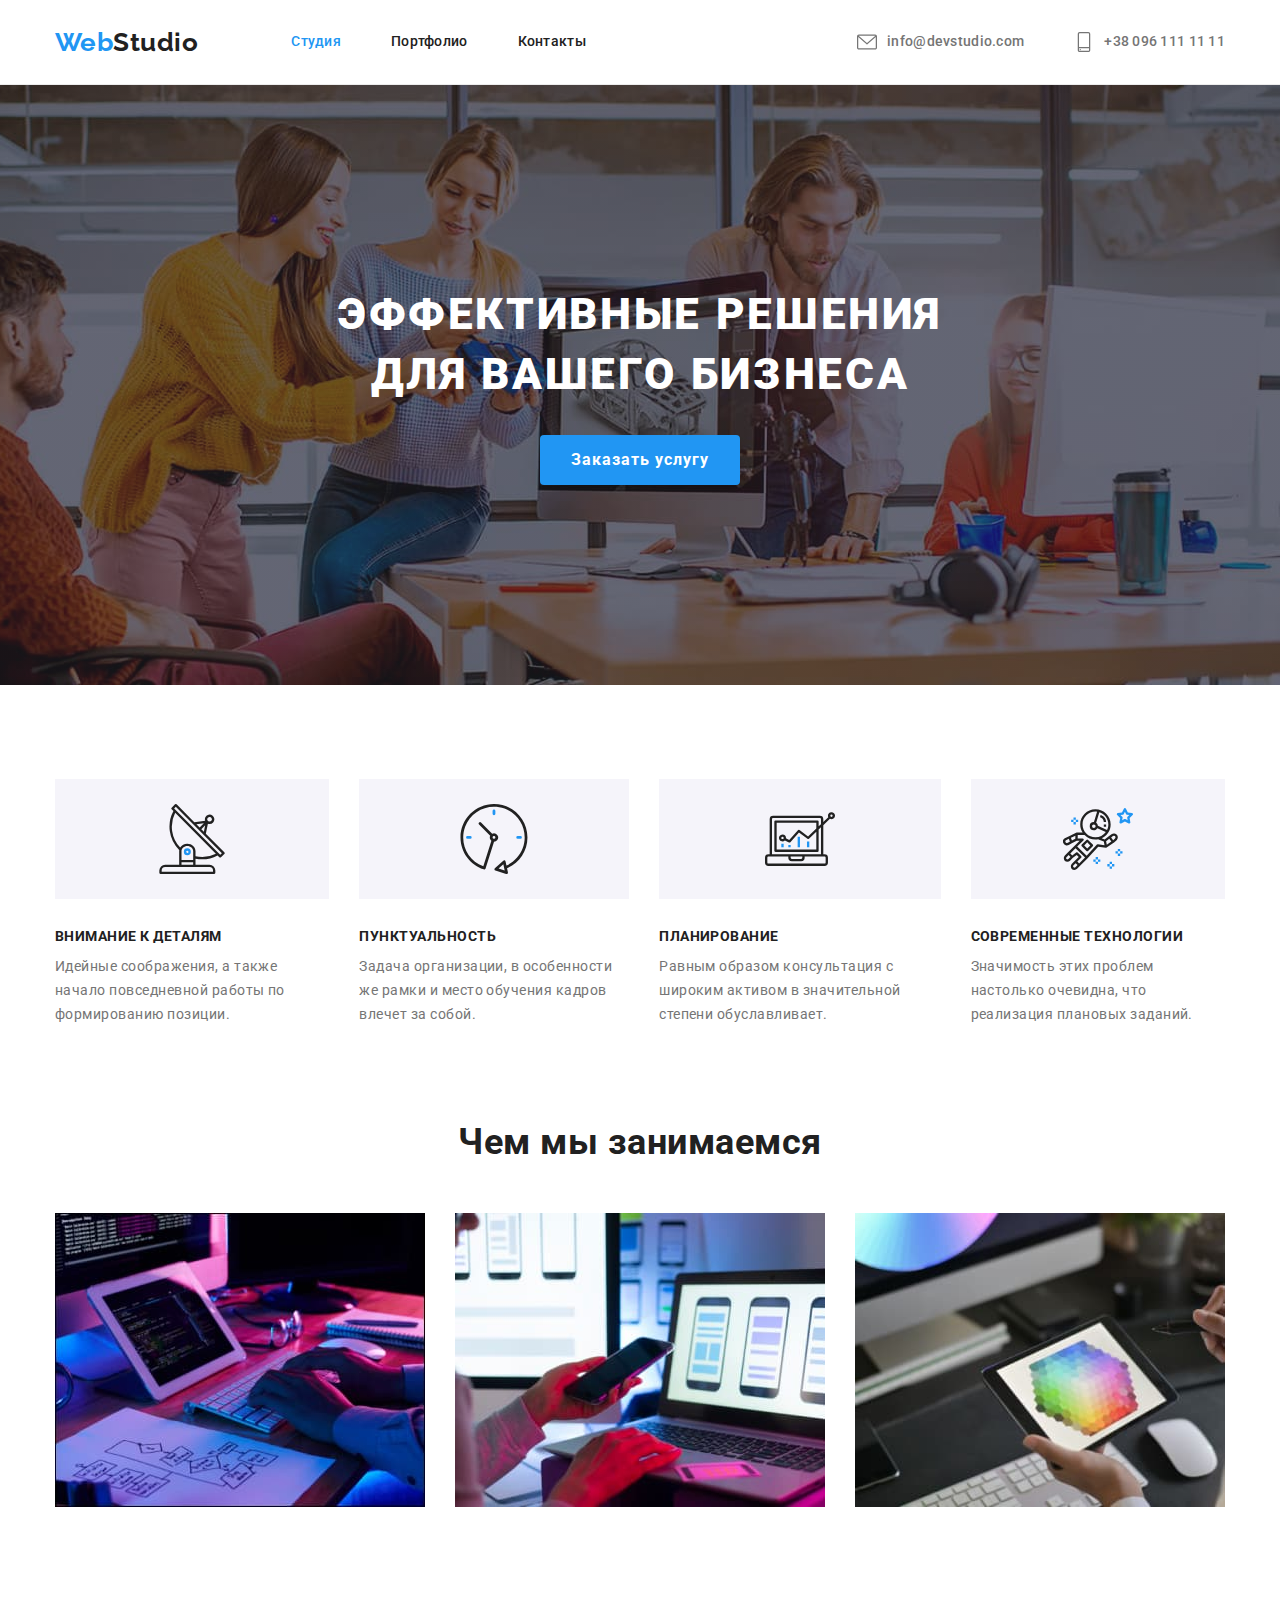
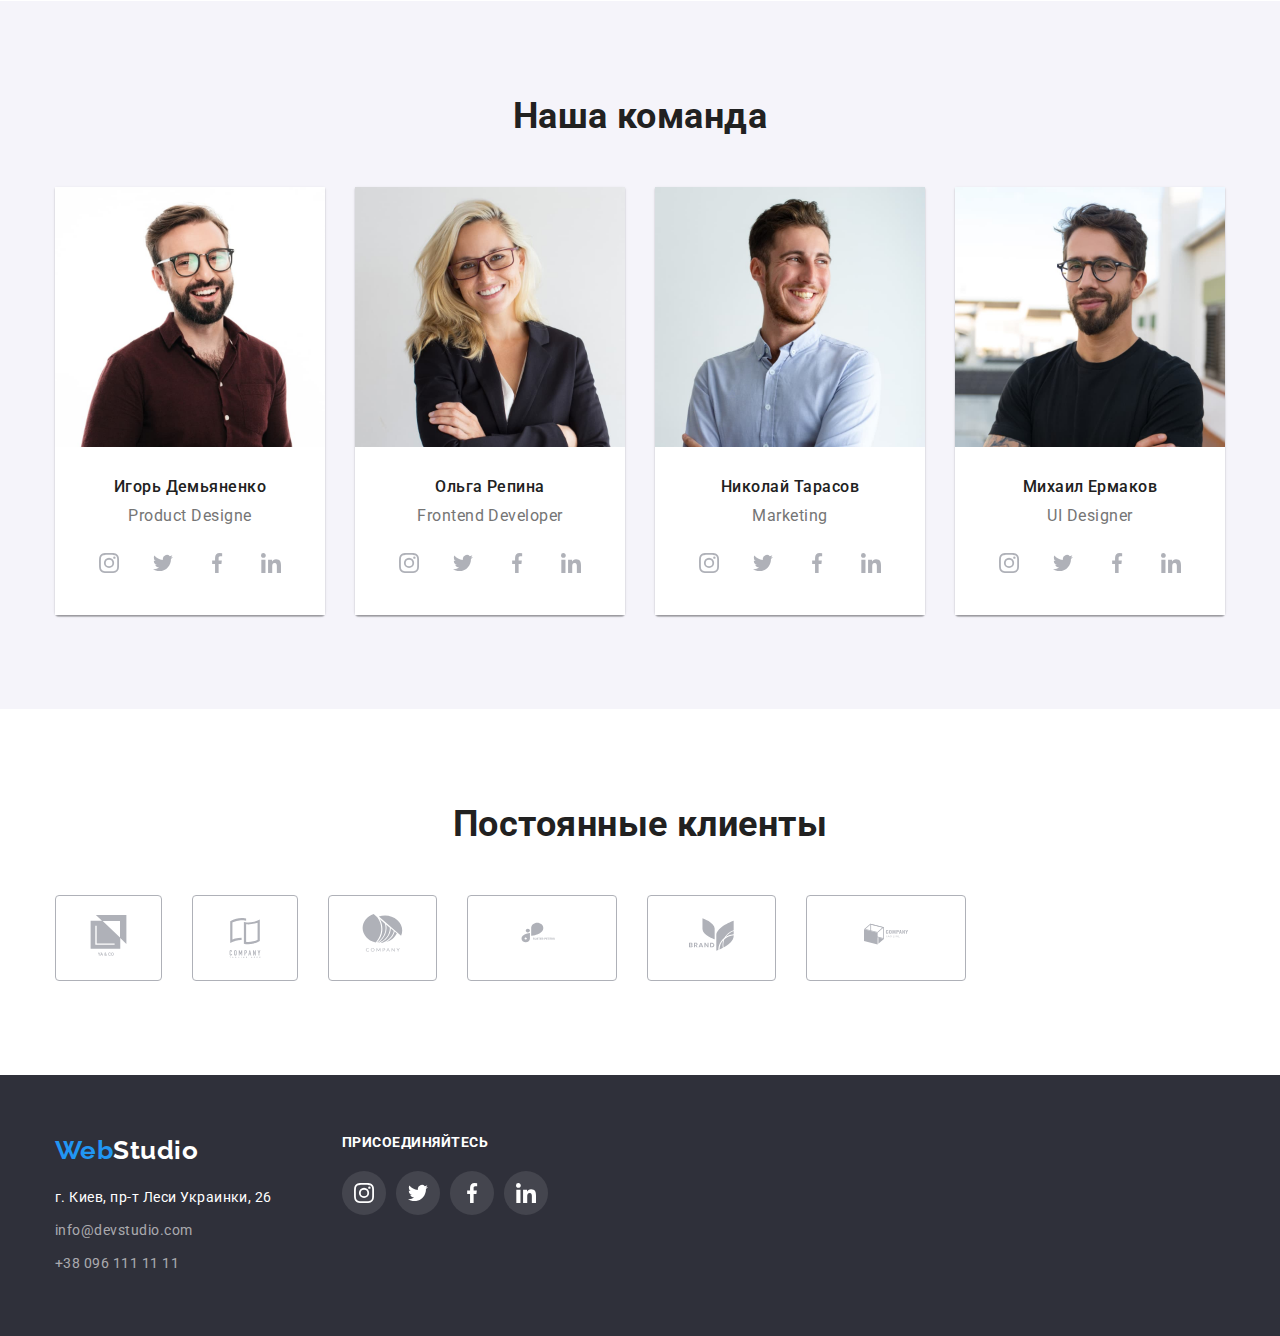
==== commit 62a8853b: "вносит правки валидности" ====
--- a/index.html
+++ b/index.html
@@ -41,14 +41,14 @@
                         <svg class="icon" width="20" height="20">
                         <use href="./images/icons.svg#icon-envelope"></use>
                     </svg>
-                   <span class="nav-text">info@devstudio.com</a></span>
+                   <span class="nav-text">info@devstudio.com</span></a>
                 </li>
                 <li class="nav-contacts-item ">
                     <a class="nav-link" href="tel:+380961111111">
                         <svg class="icon"  width="20" height="20">
                             <use href="./images/icons.svg#icon-smartphone"></use>
                         </svg>
-                        <span class="nav-text">+38 096 111 11 11</a></span>
+                        <span class="nav-text">+38 096 111 11 11</span></a>
                 </li>
             </ul>
         </div>
@@ -175,7 +175,7 @@
 
                         <ul class="team-list-icon">
                             <li class="team-item-icon">
-                                <a class="icon-link"  class="icon-link"href="">
+                                <a class="icon-link"  href="">
                                     <svg class="icon-social"  width="20" height="20">
                                         <use href="./images/icons.svg#icon-instagram"></use>
                                     </svg>
@@ -291,7 +291,7 @@
                      </li>
                     
                 </ul>
-                
+                    </div>
                 </section>
 
                 <section class="section">
--- a/css/style.css
+++ b/css/style.css
@@ -471,6 +471,7 @@
 }
 
 .filter-btn {
+  border: none;
   font-weight: 500;
   font-size: 16px;
   line-height: 1.62;
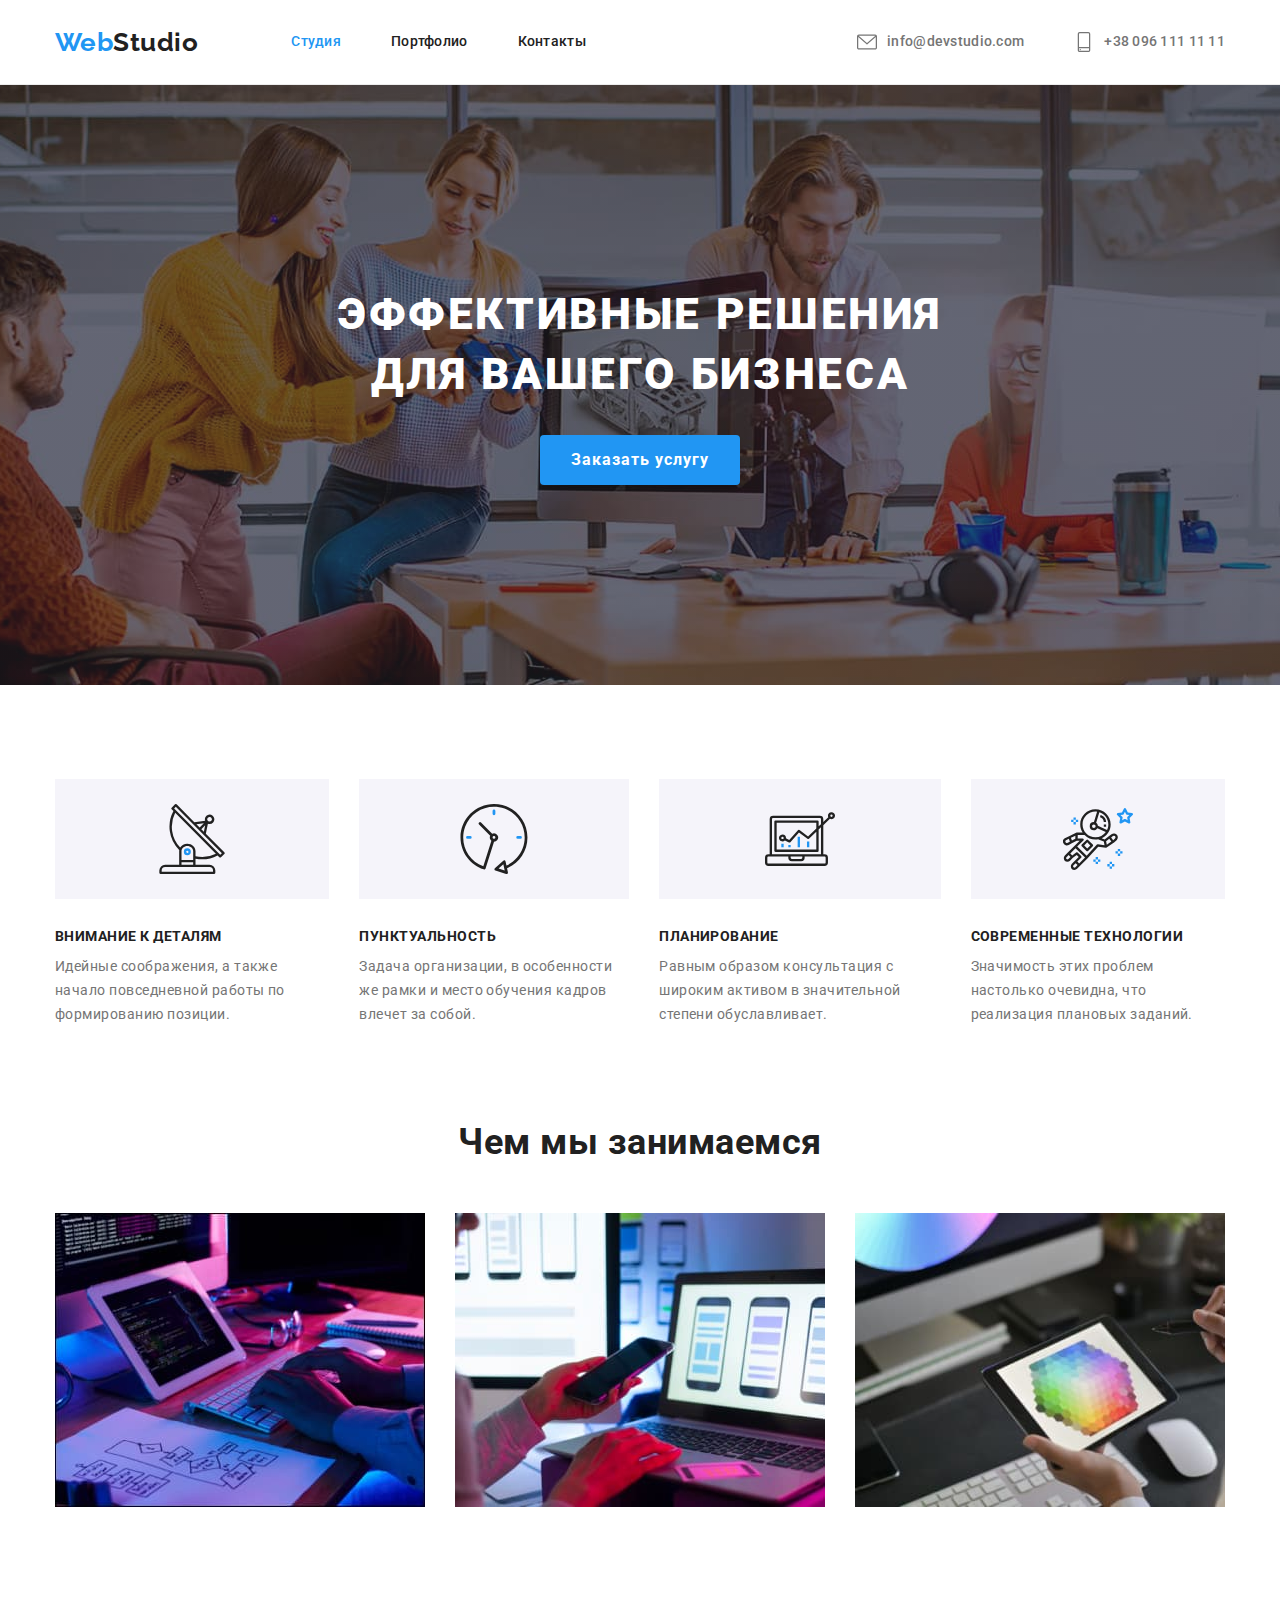
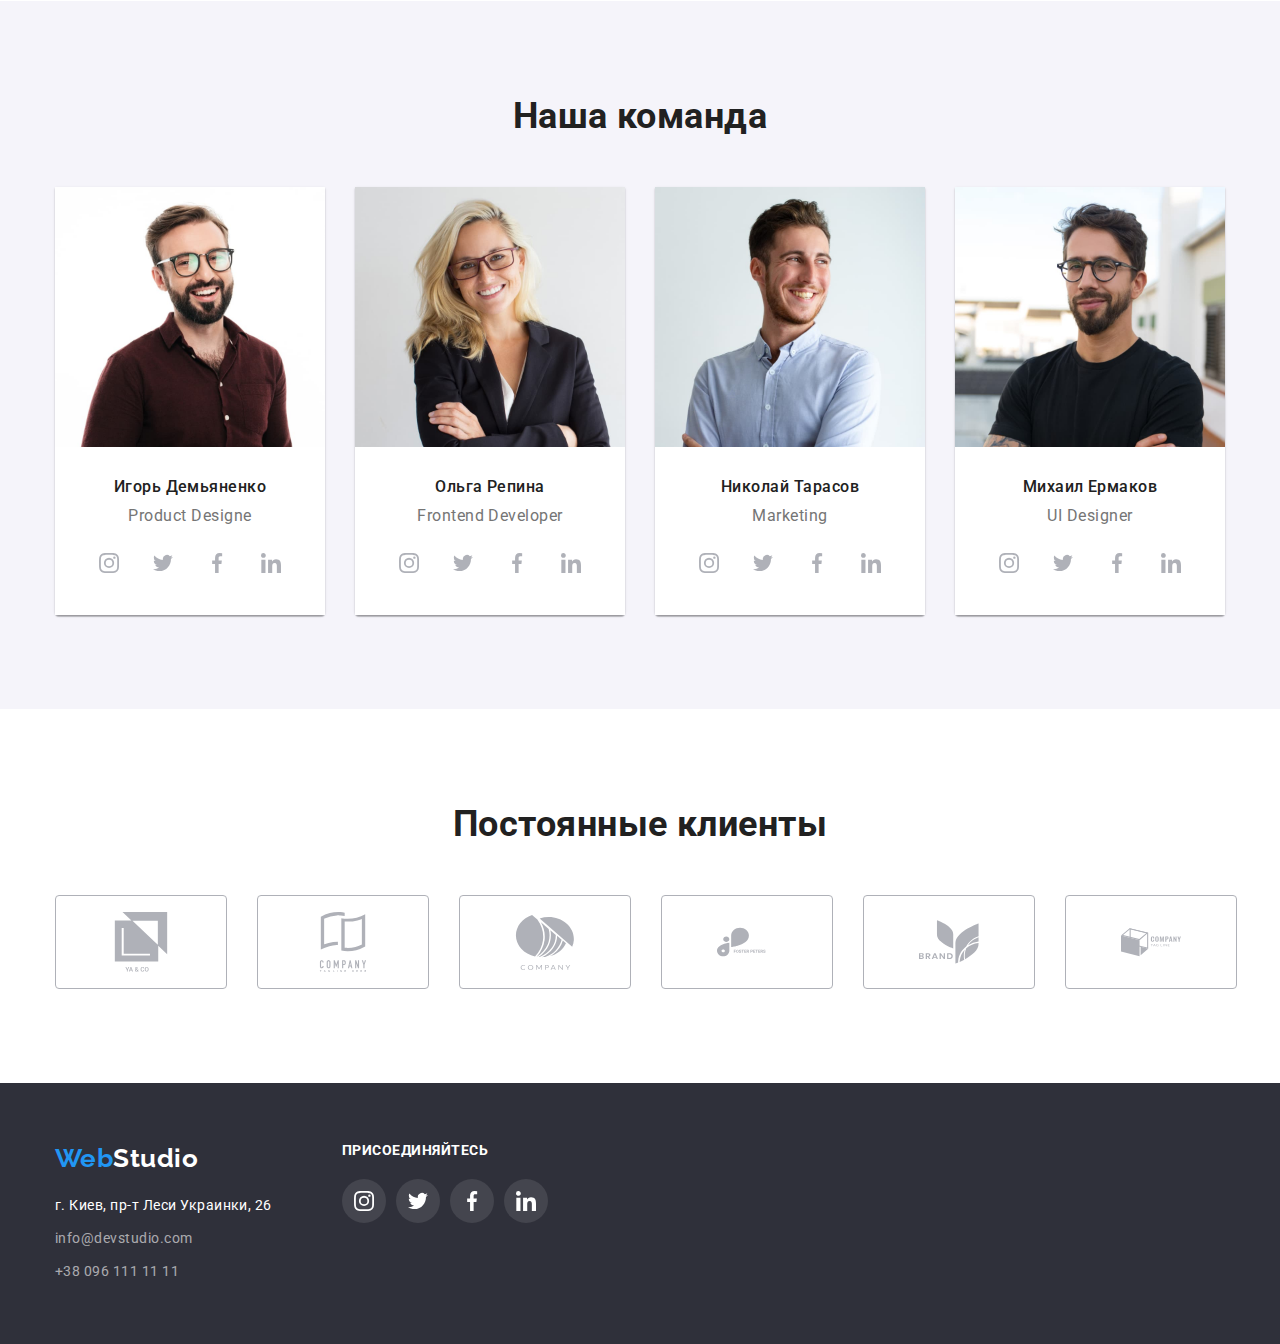
==== commit eaefc068: "правки стилизации" ====
--- a/index.html
+++ b/index.html
@@ -300,42 +300,42 @@
                         <ul class="clients-list">
                             <li class="clients-item">
                                 <a class="clients-link" href="">
-                                    <svg class="icon-clients" width="41" height="47">
+                                    <svg class="icon-clients" width="106" height="60">
                                 <use href="./images/icons.svg#icon-client1"></use>
                             </svg>
                         </a>
                     </li>
                             <li class="clients-item">
                                 <a class="clients-link" href="">
-                                    <svg class="icon-clients" width="40" height="52">
+                                    <svg class="icon-clients" width="106" height="60">
                                 <use href="./images/icons.svg#icon-client2"></use>
                             </svg>
                         </a>
                     </li>
                             <li class="clients-item">
                                 <a class="clients-link" href="">
-                                    <svg class="icon-clients" width="43" height="41">
+                                    <svg class="icon-clients" width="106" height="60">
                                 <use href="./images/icons.svg#icon-client3"></use>
                             </svg>
                         </a>
                     </li>
                             <li class="clients-item">
                                 <a class="clients-link" href="">
-                                    <svg class="icon-clients" width="84" height="41">
+                                    <svg class="icon-clients" width="106" height="60">
                                 <use href="./images/icons.svg#icon-client4"></use>
                             </svg>
                         </a>
                     </li>
                             <li class="clients-item">
                                 <a class="clients-link" href="">
-                                    <svg class="icon-clients" width="63" height="45">
+                                    <svg class="icon-clients" width="106" height="60">
                                 <use href="./images/icons.svg#icon-client5"></use>
                             </svg>
                         </a>
                     </li>
                             <li class="clients-item">
                                 <a class="clients-link" href="">
-                                    <svg class="icon-clients" width="94" height="44">
+                                    <svg class="icon-clients" width="106" height="60">
                                 <use href="./images/icons.svg#icon-client6"></use>
                             </svg>
                         </a>
--- a/css/style.css
+++ b/css/style.css
@@ -499,6 +499,9 @@
 .portfolio-item {
   width: 370px;
   margin: 15px;
+  border-bottom: 1px solid var(--border-secondary-color);
+  border-right: 1px solid var(--border-secondary-color);
+  border-left: 1px solid var(--border-secondary-color);
 }
 
 .portfolio-item:hover {
@@ -514,10 +517,6 @@
   line-height: 2;
   letter-spacing: 0.06em;
 }
-.portfolio-img {
-  width: 355px;
-  height: 294px;
-}
 
 .portfolio-link {
   text-decoration: none;
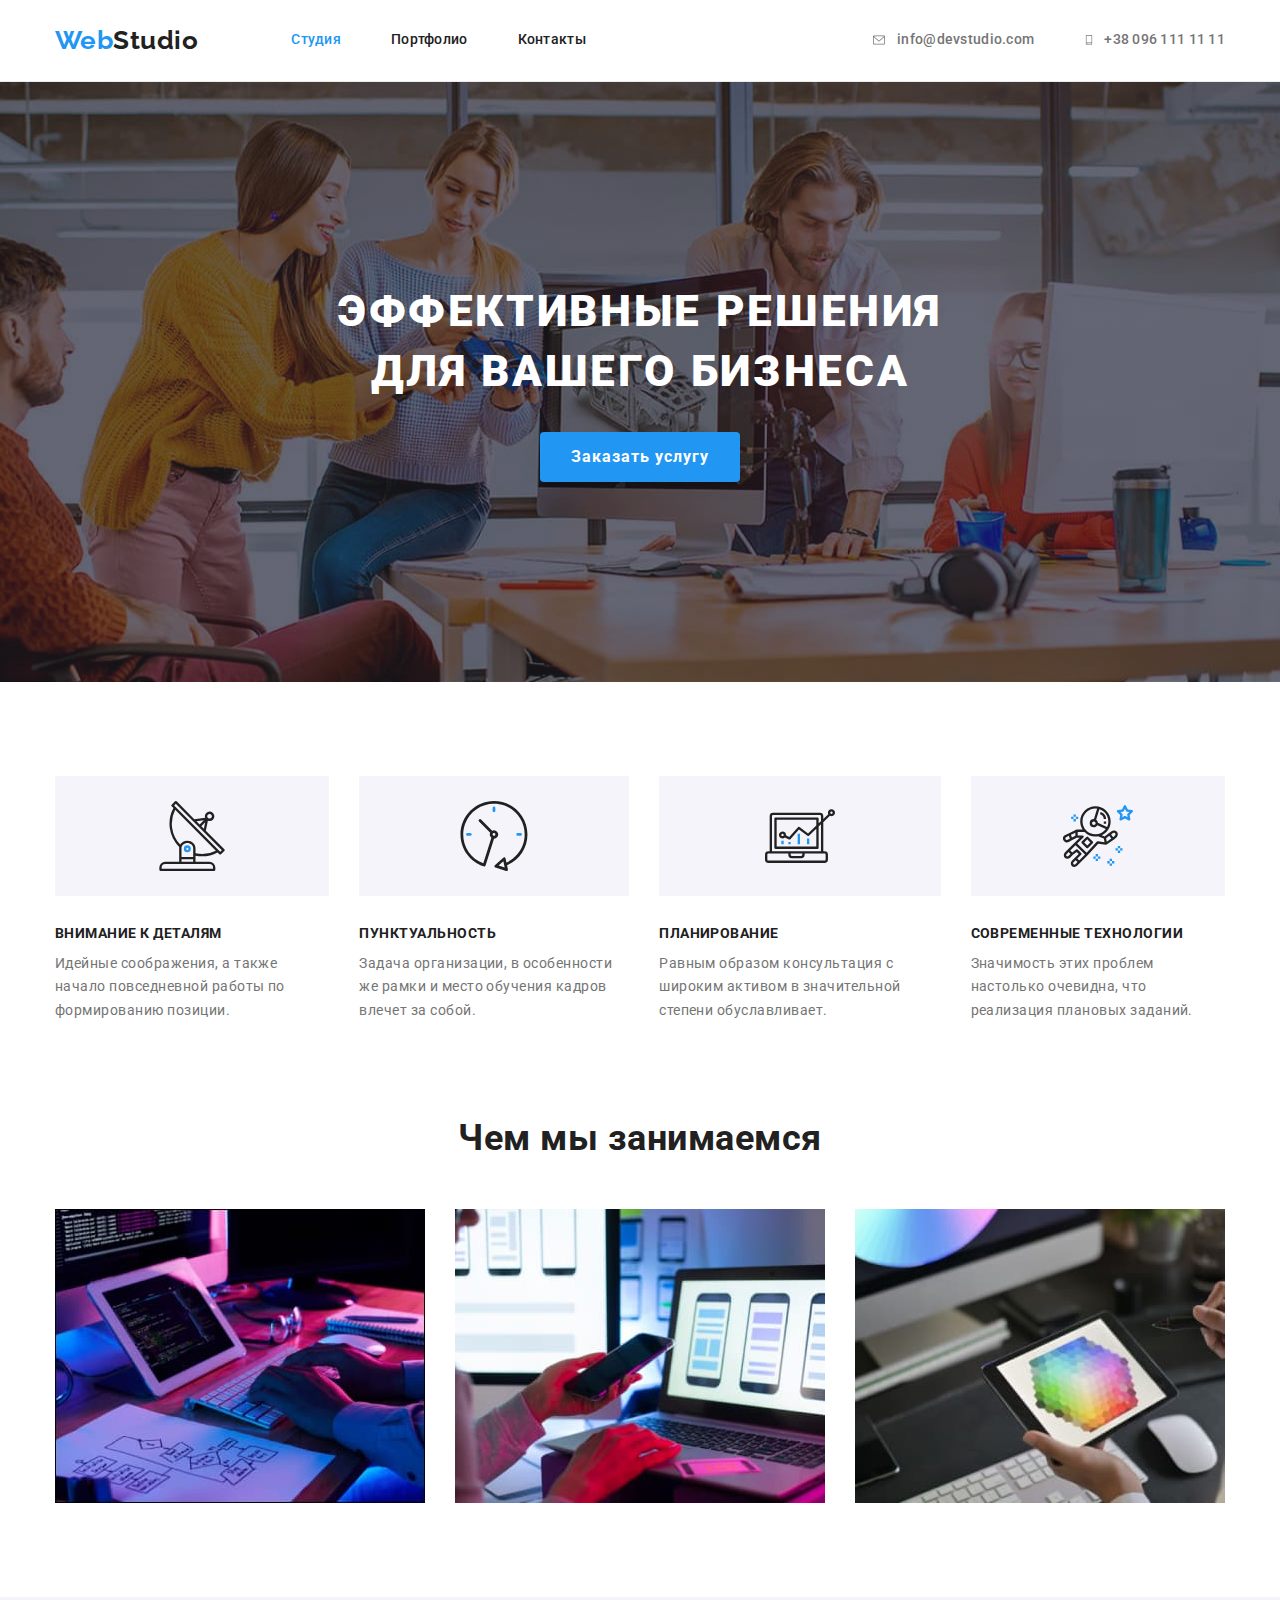
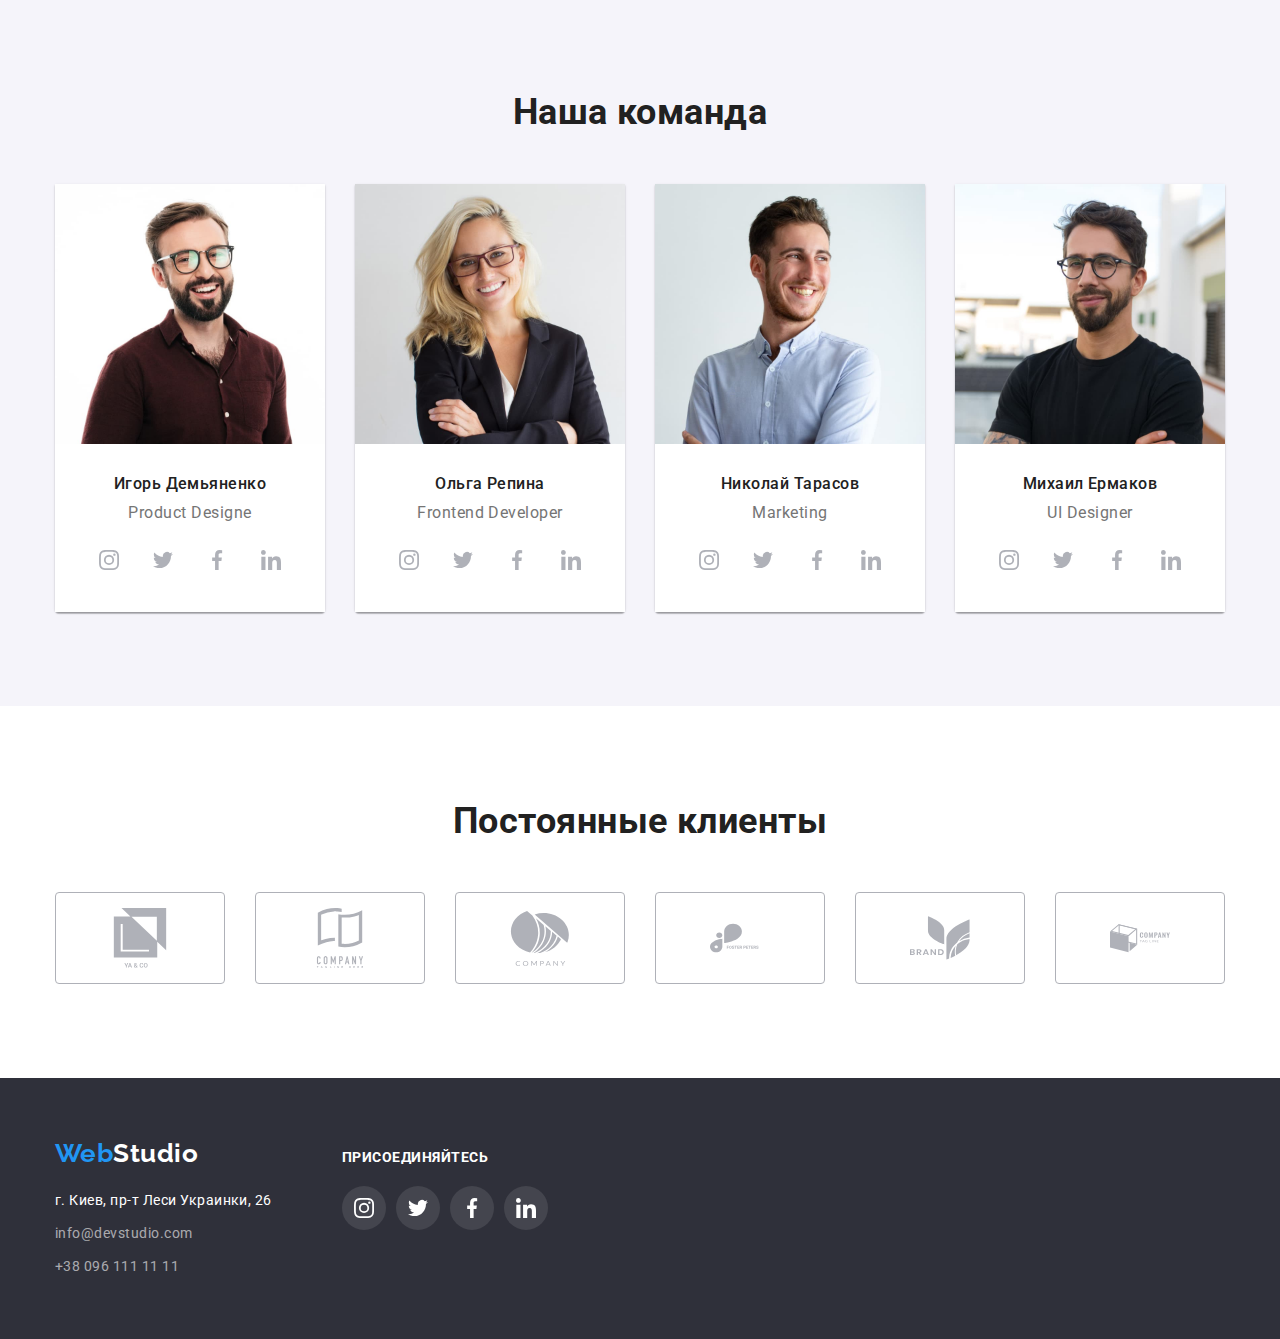
==== commit 399e5512: "правки стилизации" ====
--- a/index.html
+++ b/index.html
@@ -38,14 +38,14 @@
             <ul class=" nav-contacts-list">
                 <li class="nav-contacts-item ">
                     <a class="nav-link" href="mailto:info@devstudio.com">
-                        <svg class="icon" width="20" height="20">
+                        <svg class="icon" width="16" height="12">
                         <use href="./images/icons.svg#icon-envelope"></use>
                     </svg>
                    <span class="nav-text">info@devstudio.com</span></a>
                 </li>
                 <li class="nav-contacts-item ">
                     <a class="nav-link" href="tel:+380961111111">
-                        <svg class="icon"  width="20" height="20">
+                        <svg class="icon"  width="10" height="14">
                             <use href="./images/icons.svg#icon-smartphone"></use>
                         </svg>
                         <span class="nav-text">+38 096 111 11 11</span></a>
--- a/css/style.css
+++ b/css/style.css
@@ -140,8 +140,8 @@
   padding-top: 32px;
 }
 
-.nav-contacts-item .nav-link:focus,
-.nav-contacts-item .nav-link:hover {
+.nav-contacts-item .nav-link:hover,
+.nav-contacts-item .nav-link:focus {
   color: var(--accent);
 }
 
@@ -149,8 +149,8 @@
   fill: var(--primere-text);
 }
 
-.nav-contacts-item:focus .icon,
-.nav-contacts-item:hover .icon {
+.nav-link:hover .icon,
+.nav-link:focus .icon {
   fill: var(--accent);
 }
 /* секция героя */
@@ -163,8 +163,9 @@
     ),
     url("../images/hero_img.jpg");
   background-position: center;
+  background-repeat: no-repeat;
+  background-size: cover;
   max-width: 1600px;
-  height: 600px;
   margin-left: auto;
   margin-right: auto;
   padding-top: 200px;
@@ -314,9 +315,7 @@
 }
 .team-list-icon {
   display: flex;
-  list-style: none;
-  padding-left: 32px;
-  padding-right: 32px;
+  justify-content: center;
 }
 
 .team-item-icon + .team-item-icon {
@@ -331,7 +330,8 @@
   height: 44px;
   border-radius: 50%;
 }
-.icon-link:hover {
+.icon-link:hover,
+.icon-link:focus {
   background-color: var(--accent);
 }
 
@@ -339,6 +339,7 @@
   fill: var(--icon-color);
 }
 
+.icon-link:focus .icon-social,
 .icon-link:hover .icon-social {
   fill: var(--secondary);
 }
@@ -348,11 +349,9 @@
 }
 
 .clients-item {
-  width: calc((100% -150px) / 6);
+  width: calc((100% - 150px) / 6);
   margin-right: 30px;
-  border: 1px solid #afb1b8;
-
-  border-radius: 4px;
+  height: 92px;
 }
 
 .clients-item:nth-child(6n) {
@@ -363,18 +362,23 @@
   display: flex;
   align-items: center;
   justify-content: center;
-  padding: 16px 32px;
+  width: 100%;
+  height: 100%;
+  border: 1px solid var(--icon-color);
+  border-radius: 4px;
 }
 
 .icon-clients {
   fill: var(--icon-color);
 }
 
-.clients-item:hover {
-  border: 1px solid var(--accent);
-}
-
-.clients-item:hover .icon-clients {
+.clients-link:hover,
+.clients-link:focus {
+  border-color: var(--accent);
+}
+
+.clients-link:hover .icon-clients,
+.clients-link:focus .icon-clients {
   fill: var(--accent);
 }
 /* подвал сайта */
@@ -389,7 +393,7 @@
 
 .footer-flex {
   display: flex;
-  flex-wrap: wrap;
+  align-items: baseline;
 }
 
 .contact {
@@ -442,10 +446,11 @@
   border-radius: 50%;
   background-color: #44454e;
 }
-
+.plea-link:focus,
 .plea-link:hover {
   background-color: var(--accent);
 }
+
 .icon-plea-social {
   fill: var(--secondary);
 }
@@ -471,7 +476,11 @@
 }
 
 .filter-btn {
+  font-family: Roboto;
   border: none;
+  background-color: #f5f4fa;
+  border-radius: 4px;
+  padding: 6px 22px;
   font-weight: 500;
   font-size: 16px;
   line-height: 1.62;
@@ -483,6 +492,8 @@
 .filter-btn:focus {
   color: var(--secondary);
   background-color: var(--accent);
+  box-shadow: 0px 3px 1px rgba(0, 0, 0, 0.1), 0px 1px 2px rgba(0, 0, 0, 0.08),
+    0px 2px 2px rgba(0, 0, 0, 0.12);
 }
 
 .portfolio-list {
@@ -493,7 +504,6 @@
 
 .portfolio-footer {
   padding: 20px 24px;
-  border-bottom: 1px solid var(--border-secondary-color);
 }
 
 .portfolio-item {
@@ -504,9 +514,15 @@
   border-left: 1px solid var(--border-secondary-color);
 }
 
-.portfolio-item:hover {
-  box-shadow: 0px 1px 3px rgba(0, 0, 0, 0.12), 0px 1px 1px rgba(0, 0, 0, 0.14),
-    0px 2px 1px rgba(0, 0, 0, 0.2);
+.portfolio-link {
+  display: block;
+  text-decoration: none;
+}
+
+.portfolio-link:hover,
+.portfolio-link:focus {
+  box-shadow: 0px 1px 1px rgba(0, 0, 0, 0.12), 0px 4px 4px rgba(0, 0, 0, 0.06),
+    1px 4px 6px rgba(0, 0, 0, 0.16);
 }
 .portfolio-title {
   margin-bottom: 4px;
@@ -518,10 +534,6 @@
   letter-spacing: 0.06em;
 }
 
-.portfolio-link {
-  text-decoration: none;
-}
-
 .portfolio-text {
   font-size: 16px;
   line-height: 1.87;
